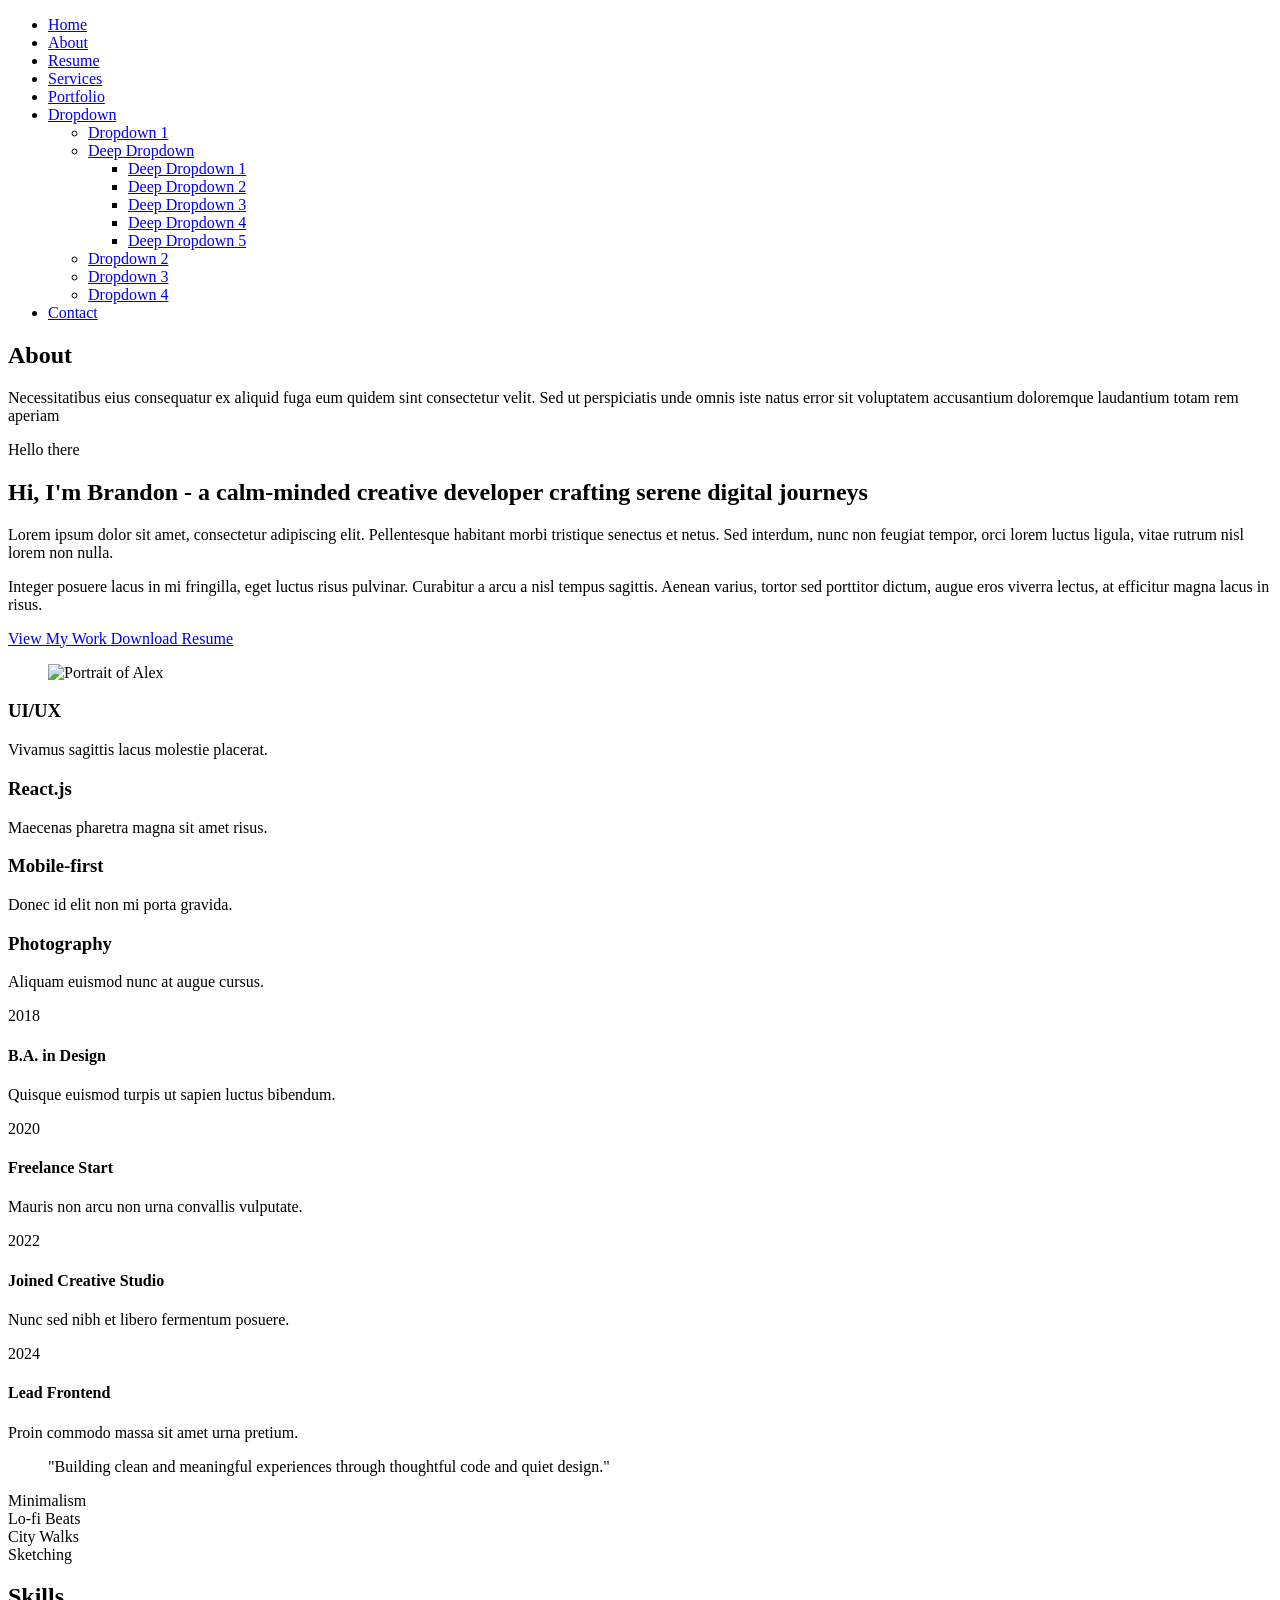
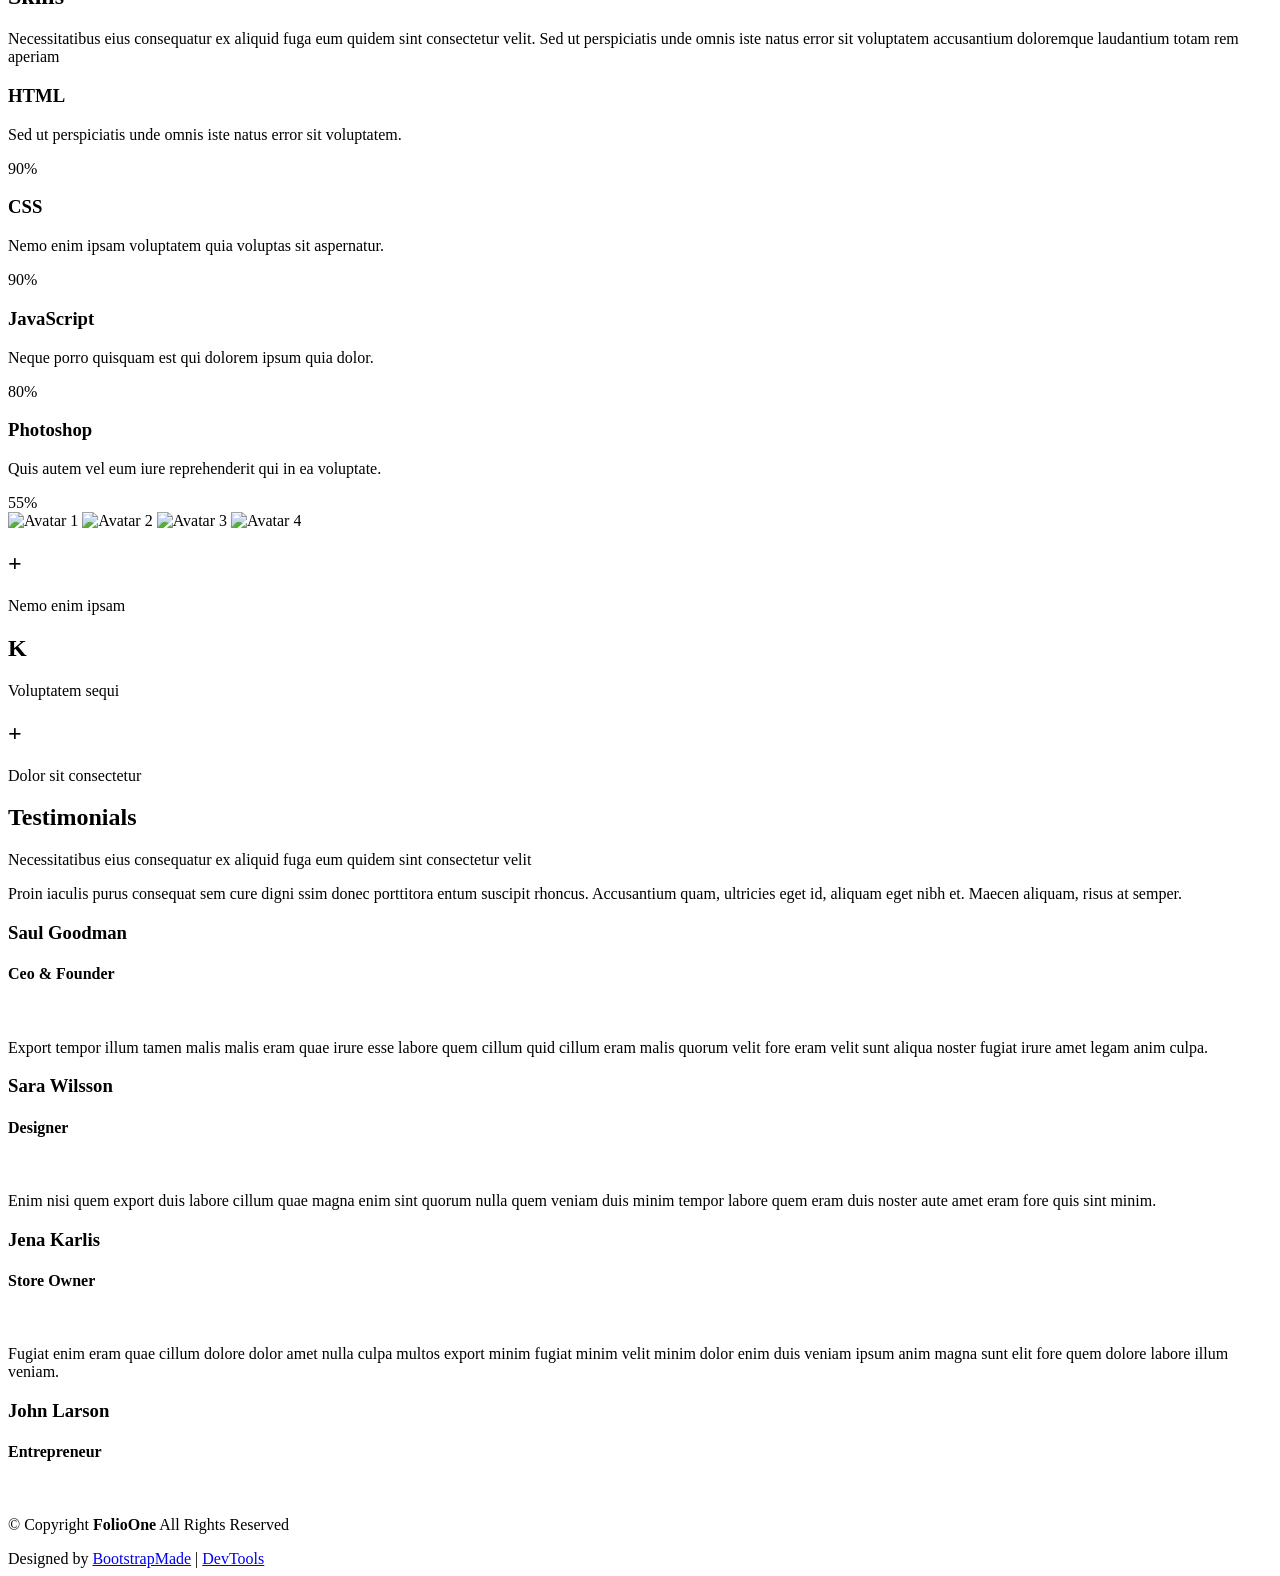
==== about.html @ 046b9fda "Add files via upload" ====
<!DOCTYPE html>
<html lang="en">

<head>
  <meta charset="utf-8">
  <meta content="width=device-width, initial-scale=1.0" name="viewport">
  <title>About - FolioOne Bootstrap Template</title>
  <meta name="description" content="">
  <meta name="keywords" content="">

  <!-- Favicons -->
  <link href="assets/img/favicon.png" rel="icon">
  <link href="assets/img/apple-touch-icon.png" rel="apple-touch-icon">

  <!-- Fonts -->
  <link href="https://fonts.googleapis.com" rel="preconnect">
  <link href="https://fonts.gstatic.com" rel="preconnect" crossorigin>
  <link href="https://fonts.googleapis.com/css2?family=Roboto:ital,wght@0,100;0,300;0,400;0,500;0,700;0,900;1,100;1,300;1,400;1,500;1,700;1,900&family=Poppins:ital,wght@0,100;0,200;0,300;0,400;0,500;0,600;0,700;0,800;0,900;1,100;1,200;1,300;1,400;1,500;1,600;1,700;1,800;1,900&family=Raleway:ital,wght@0,100;0,200;0,300;0,400;0,500;0,600;0,700;0,800;0,900;1,100;1,200;1,300;1,400;1,500;1,600;1,700;1,800;1,900&display=swap" rel="stylesheet">

  <!-- Vendor CSS Files -->
  <link href="assets/vendor/bootstrap/css/bootstrap.min.css" rel="stylesheet">
  <link href="assets/vendor/bootstrap-icons/bootstrap-icons.css" rel="stylesheet">
  <link href="assets/vendor/aos/aos.css" rel="stylesheet">
  <link href="assets/vendor/swiper/swiper-bundle.min.css" rel="stylesheet">
  <link href="assets/vendor/glightbox/css/glightbox.min.css" rel="stylesheet">

  <!-- Main CSS File -->
  <link href="assets/css/main.css" rel="stylesheet">

  <!-- =======================================================
  * Template Name: FolioOne
  * Template URL: https://bootstrapmade.com/folioone-bootstrap-portfolio-website-template/
  * Updated: Aug 23 2025 with Bootstrap v5.3.7
  * Author: BootstrapMade.com
  * License: https://bootstrapmade.com/license/
  ======================================================== -->
</head>

<body class="about-page">

  <header id="header" class="header d-flex align-items-center light-background sticky-top">
    <div class="container position-relative d-flex align-items-center justify-content-between">

      <!-- <a href="index.html" class="logo d-flex align-items-center me-auto me-xl-0">
      <img src="assets/img/logo.webp" alt="">
      <h1 class="sitename">FolioOne</h1> 
    </a> -->

      <nav id="navmenu" class="navmenu">
        <ul>
          <li><a href="index.html">Home</a></li>
          <li><a href="about.html" class="active">About</a></li>
          <li><a href="resume.html">Resume</a></li>
          <li><a href="services.html">Services</a></li>
          <li><a href="portfolio.html">Portfolio</a></li>
          <li class="dropdown"><a href="#"><span>Dropdown</span> <i class="bi bi-chevron-down toggle-dropdown"></i></a>
            <ul>
              <li><a href="#">Dropdown 1</a></li>
              <li class="dropdown"><a href="#"><span>Deep Dropdown</span> <i class="bi bi-chevron-down toggle-dropdown"></i></a>
                <ul>
                  <li><a href="#">Deep Dropdown 1</a></li>
                  <li><a href="#">Deep Dropdown 2</a></li>
                  <li><a href="#">Deep Dropdown 3</a></li>
                  <li><a href="#">Deep Dropdown 4</a></li>
                  <li><a href="#">Deep Dropdown 5</a></li>
                </ul>
              </li>
              <li><a href="#">Dropdown 2</a></li>
              <li><a href="#">Dropdown 3</a></li>
              <li><a href="#">Dropdown 4</a></li>
            </ul>
          </li>
          <li><a href="contact.html">Contact</a></li>
        </ul>
        <i class="mobile-nav-toggle d-xl-none bi bi-list"></i>
      </nav>

      <div class="header-social-links">
        <a href="#" class="twitter"><i class="bi bi-twitter-x"></i></a>
        <a href="#" class="facebook"><i class="bi bi-facebook"></i></a>
        <a href="#" class="instagram"><i class="bi bi-instagram"></i></a>
        <a href="#" class="linkedin"><i class="bi bi-linkedin"></i></a>
      </div>

    </div>
  </header>

  <main class="main">

    <!-- About Section -->
    <section id="about" class="about section">

      <!-- Section Title -->
      <div class="container section-title" data-aos="fade-up">
        <h2>About</h2>
        <p>Necessitatibus eius consequatur ex aliquid fuga eum quidem sint consectetur velit. Sed ut perspiciatis unde omnis iste natus error sit voluptatem accusantium doloremque laudantium totam rem aperiam</p>
      </div><!-- End Section Title -->

      <div class="container" data-aos="fade-up" data-aos-delay="100">

        <!-- Intro + Photo -->
        <div class="row align-items-center justify-content-between gy-5 mb-5">
          <div class="col-lg-7" data-aos="fade-right" data-aos-delay="150">
            <div class="intro-content">
              <span class="eyebrow">Hello there</span>
              <h2 class="headline">Hi, I'm Brandon - a calm-minded creative developer crafting serene digital journeys</h2>
              <p class="lead">
                Lorem ipsum dolor sit amet, consectetur adipiscing elit. Pellentesque habitant morbi tristique senectus et netus. Sed interdum, nunc non feugiat tempor, orci lorem luctus ligula, vitae rutrum nisl lorem non nulla.
              </p>
              <p>
                Integer posuere lacus in mi fringilla, eget luctus risus pulvinar. Curabitur a arcu a nisl tempus sagittis. Aenean varius, tortor sed porttitor dictum, augue eros viverra lectus, at efficitur magna lacus in risus.
              </p>

              <div class="cta-group">
                <a href="#portfolio" class="btn-ghost">
                  View My Work <i class="bi bi-arrow-up-right"></i>
                </a>
                <a href="#" class="link-underline">
                  Download Resume <i class="bi bi-download"></i>
                </a>
              </div>
            </div>
          </div>

          <div class="col-lg-5" data-aos="zoom-in" data-aos-delay="250">
            <figure class="profile-figure text-center text-lg-end">
              <img src="assets/img/profile/profile-square-11.webp" alt="Portrait of Alex" class="img-fluid profile-photo">
            </figure>
          </div>
        </div>
        <!-- End Intro + Photo -->

        <!-- Skills Grid -->
        <div class="mb-5">
          <div class="row g-4">
            <div class="col-6 col-md-4 col-lg-3" data-aos="fade-up" data-aos-delay="120">
              <div class="skill-item">
                <i class="bi bi-layout-text-window"></i>
                <h3>UI/UX</h3>
                <p>Vivamus sagittis lacus molestie placerat.</p>
              </div>
            </div>
            <div class="col-6 col-md-4 col-lg-3" data-aos="fade-up" data-aos-delay="180">
              <div class="skill-item">
                <i class="bi bi-code-slash"></i>
                <h3>React.js</h3>
                <p>Maecenas pharetra magna sit amet risus.</p>
              </div>
            </div>
            <div class="col-6 col-md-4 col-lg-3" data-aos="fade-up" data-aos-delay="240">
              <div class="skill-item">
                <i class="bi bi-phone"></i>
                <h3>Mobile-first</h3>
                <p>Donec id elit non mi porta gravida.</p>
              </div>
            </div>
            <div class="col-6 col-md-4 col-lg-3" data-aos="fade-up" data-aos-delay="300">
              <div class="skill-item">
                <i class="bi bi-camera"></i>
                <h3>Photography</h3>
                <p>Aliquam euismod nunc at augue cursus.</p>
              </div>
            </div>
          </div>
        </div>
        <!-- End Skills Grid -->

        <!-- Journey Timeline -->
        <div class="mb-5">
          <div class="row g-4">
            <div class="col-md-6 col-lg-3" data-aos="fade-up" data-aos-delay="120">
              <article class="timeline-item">
                <span class="dot"></span>
                <time>2018</time>
                <h4>B.A. in Design</h4>
                <p>Quisque euismod turpis ut sapien luctus bibendum.</p>
              </article>
            </div>
            <div class="col-md-6 col-lg-3" data-aos="fade-up" data-aos-delay="180">
              <article class="timeline-item">
                <span class="dot"></span>
                <time>2020</time>
                <h4>Freelance Start</h4>
                <p>Mauris non arcu non urna convallis vulputate.</p>
              </article>
            </div>
            <div class="col-md-6 col-lg-3" data-aos="fade-up" data-aos-delay="240">
              <article class="timeline-item">
                <span class="dot"></span>
                <time>2022</time>
                <h4>Joined Creative Studio</h4>
                <p>Nunc sed nibh et libero fermentum posuere.</p>
              </article>
            </div>
            <div class="col-md-6 col-lg-3" data-aos="fade-up" data-aos-delay="300">
              <article class="timeline-item">
                <span class="dot"></span>
                <time>2024</time>
                <h4>Lead Frontend</h4>
                <p>Proin commodo massa sit amet urna pretium.</p>
              </article>
            </div>
          </div>
        </div>
        <!-- End Journey Timeline -->

        <!-- Quote -->
        <blockquote class="personal-quote text-center mb-5" data-aos="fade-down" data-aos-delay="200">
          <p>"Building clean and meaningful experiences through thoughtful code and quiet design."</p>
        </blockquote>
        <!-- End Quote -->

        <!-- Fun Facts -->
        <div class="row g-3 justify-content-center">
          <div class="col-6 col-md-3 col-lg-2" data-aos="zoom-in" data-aos-delay="120">
            <div class="fact-pill">
              <i class="bi bi-magic"></i>
              <span>Minimalism</span>
            </div>
          </div>
          <div class="col-6 col-md-3 col-lg-2" data-aos="zoom-in" data-aos-delay="160">
            <div class="fact-pill">
              <i class="bi bi-headphones"></i>
              <span>Lo-fi Beats</span>
            </div>
          </div>
          <div class="col-6 col-md-3 col-lg-2" data-aos="zoom-in" data-aos-delay="200">
            <div class="fact-pill">
              <i class="bi bi-geo-alt"></i>
              <span>City Walks</span>
            </div>
          </div>
          <div class="col-6 col-md-3 col-lg-2" data-aos="zoom-in" data-aos-delay="240">
            <div class="fact-pill">
              <i class="bi bi-brush"></i>
              <span>Sketching</span>
            </div>
          </div>
        </div>
        <!-- End Fun Facts -->

      </div>

    </section><!-- /About Section -->

    <!-- Skills Section -->
    <section id="skills" class="skills section">

      <!-- Section Title -->
      <div class="container section-title" data-aos="fade-up">
        <h2>Skills</h2>
        <p>Necessitatibus eius consequatur ex aliquid fuga eum quidem sint consectetur velit. Sed ut perspiciatis unde omnis iste natus error sit voluptatem accusantium doloremque laudantium totam rem aperiam</p>
      </div><!-- End Section Title -->

      <div class="container" data-aos="fade-up" data-aos-delay="100">

        <div class="row g-4 skills-animation">

          <div class="col-md-6 col-lg-3" data-aos="fade-up" data-aos-delay="100">
            <div class="skill-box">
              <h3>HTML</h3>
              <p>Sed ut perspiciatis unde omnis iste natus error sit voluptatem.</p>
              <span class="text-end d-block">90%</span>
              <div class="progress">
                <div class="progress-bar" role="progressbar" aria-valuenow="90" aria-valuemin="0" aria-valuemax="100"></div>
              </div>
            </div>
          </div>

          <div class="col-md-6 col-lg-3" data-aos="fade-up" data-aos-delay="200">
            <div class="skill-box">
              <h3>CSS</h3>
              <p>Nemo enim ipsam voluptatem quia voluptas sit aspernatur.</p>
              <span class="text-end d-block">90%</span>
              <div class="progress">
                <div class="progress-bar" role="progressbar" aria-valuenow="95" aria-valuemin="0" aria-valuemax="100"></div>
              </div>
            </div>
          </div>

          <div class="col-md-6 col-lg-3" data-aos="fade-up" data-aos-delay="300">
            <div class="skill-box">
              <h3>JavaScript</h3>
              <p>Neque porro quisquam est qui dolorem ipsum quia dolor.</p>
              <span class="text-end d-block">80%</span>
              <div class="progress">
                <div class="progress-bar" role="progressbar" aria-valuenow="80" aria-valuemin="0" aria-valuemax="100"></div>
              </div>
            </div>
          </div>

          <div class="col-md-6 col-lg-3" data-aos="fade-up" data-aos-delay="400">
            <div class="skill-box">
              <h3>Photoshop</h3>
              <p>Quis autem vel eum iure reprehenderit qui in ea voluptate.</p>
              <span class="text-end d-block">55%</span>
              <div class="progress">
                <div class="progress-bar" role="progressbar" aria-valuenow="55" aria-valuemin="0" aria-valuemax="100">
                </div>
              </div>
            </div>
          </div>

        </div>

      </div>

    </section><!-- /Skills Section -->

    <!-- Stats Section -->
    <section id="stats" class="stats section dark-background">

      <div class="container" data-aos="fade-up" data-aos-delay="100">

        <div class="row align-items-center">
          <div class="col-lg-4" data-aos="fade-up" data-aos-delay="200">
            <div class="avatars d-flex align-items-center">
              <img src="assets/img/person/person-m-2.webp" alt="Avatar 1" class="rounded-circle" loading="lazy">
              <img src="assets/img/person/person-m-3.webp" alt="Avatar 2" class="rounded-circle" loading="lazy">
              <img src="assets/img/person/person-f-5.webp" alt="Avatar 3" class="rounded-circle" loading="lazy">
              <img src="assets/img/person/person-m-5.webp" alt="Avatar 4" class="rounded-circle" loading="lazy">
            </div>
          </div>

          <div class="col-lg-8">
            <div class="row counters">
              <div class="col-md-4" data-aos="fade-up" data-aos-delay="300">
                <h2><span data-purecounter-start="0" data-purecounter-end="185" data-purecounter-duration="1" class="purecounter"></span>+</h2>
                <p>Nemo enim ipsam</p>
              </div>

              <div class="col-md-4" data-aos="fade-up" data-aos-delay="400">
                <h2><span data-purecounter-start="0" data-purecounter-end="32" data-purecounter-duration="1" class="purecounter"></span>K</h2>
                <p>Voluptatem sequi</p>
              </div>

              <div class="col-md-4" data-aos="fade-up" data-aos-delay="500">
                <h2><span data-purecounter-start="0" data-purecounter-end="128" data-purecounter-duration="1" class="purecounter"></span>+</h2>
                <p>Dolor sit consectetur</p>
              </div>
            </div>
          </div>
        </div>
      </div>

    </section><!-- /Stats Section -->

    <!-- Testimonials Section -->
    <section id="testimonials" class="testimonials section">

      <!-- Section Title -->
      <div class="container section-title" data-aos="fade-up">
        <h2>Testimonials</h2>
        <p>Necessitatibus eius consequatur ex aliquid fuga eum quidem sint consectetur velit</p>
      </div><!-- End Section Title -->

      <div class="container" data-aos="fade-up" data-aos-delay="100">

        <div class="swiper init-swiper">
          <script type="application/json" class="swiper-config">
            {
              "loop": true,
              "speed": 600,
              "autoplay": {
                "delay": 5000
              },
              "slidesPerView": "auto",
              "pagination": {
                "el": ".swiper-pagination",
                "type": "bullets",
                "clickable": true
              }
            }
          </script>
          <div class="swiper-wrapper">

            <div class="swiper-slide">
              <div class="testimonial-item">
                <div class="row gy-4 justify-content-center">
                  <div class="col-lg-6">
                    <div class="testimonial-content">
                      <p>
                        <i class="bi bi-quote quote-icon-left"></i>
                        <span>Proin iaculis purus consequat sem cure digni ssim donec porttitora entum suscipit rhoncus. Accusantium quam, ultricies eget id, aliquam eget nibh et. Maecen aliquam, risus at semper.</span>
                        <i class="bi bi-quote quote-icon-right"></i>
                      </p>
                      <h3>Saul Goodman</h3>
                      <h4>Ceo &amp; Founder</h4>
                      <div class="stars">
                        <i class="bi bi-star-fill"></i><i class="bi bi-star-fill"></i><i class="bi bi-star-fill"></i><i class="bi bi-star-fill"></i><i class="bi bi-star-fill"></i>
                      </div>
                    </div>
                  </div>
                  <div class="col-lg-2 text-center">
                    <img src="assets/img/person/person-m-9.webp" class="img-fluid testimonial-img" alt="">
                  </div>
                </div>
              </div>
            </div><!-- End testimonial item -->

            <div class="swiper-slide">
              <div class="testimonial-item">
                <div class="row gy-4 justify-content-center">
                  <div class="col-lg-6">
                    <div class="testimonial-content">
                      <p>
                        <i class="bi bi-quote quote-icon-left"></i>
                        <span>Export tempor illum tamen malis malis eram quae irure esse labore quem cillum quid cillum eram malis quorum velit fore eram velit sunt aliqua noster fugiat irure amet legam anim culpa.</span>
                        <i class="bi bi-quote quote-icon-right"></i>
                      </p>
                      <h3>Sara Wilsson</h3>
                      <h4>Designer</h4>
                      <div class="stars">
                        <i class="bi bi-star-fill"></i><i class="bi bi-star-fill"></i><i class="bi bi-star-fill"></i><i class="bi bi-star-fill"></i><i class="bi bi-star-fill"></i>
                      </div>
                    </div>
                  </div>
                  <div class="col-lg-2 text-center">
                    <img src="assets/img/person/person-f-5.webp" class="img-fluid testimonial-img" alt="">
                  </div>
                </div>
              </div>
            </div><!-- End testimonial item -->

            <div class="swiper-slide">
              <div class="testimonial-item">
                <div class="row gy-4 justify-content-center">
                  <div class="col-lg-6">
                    <div class="testimonial-content">
                      <p>
                        <i class="bi bi-quote quote-icon-left"></i>
                        <span>Enim nisi quem export duis labore cillum quae magna enim sint quorum nulla quem veniam duis minim tempor labore quem eram duis noster aute amet eram fore quis sint minim.</span>
                        <i class="bi bi-quote quote-icon-right"></i>
                      </p>
                      <h3>Jena Karlis</h3>
                      <h4>Store Owner</h4>
                      <div class="stars">
                        <i class="bi bi-star-fill"></i><i class="bi bi-star-fill"></i><i class="bi bi-star-fill"></i><i class="bi bi-star-fill"></i><i class="bi bi-star-fill"></i>
                      </div>
                    </div>
                  </div>
                  <div class="col-lg-2 text-center">
                    <img src="assets/img/person/person-f-12.webp" class="img-fluid testimonial-img" alt="">
                  </div>
                </div>
              </div>
            </div><!-- End testimonial item -->

            <div class="swiper-slide">
              <div class="testimonial-item">
                <div class="row gy-4 justify-content-center">
                  <div class="col-lg-6">
                    <div class="testimonial-content">
                      <p>
                        <i class="bi bi-quote quote-icon-left"></i>
                        <span>Fugiat enim eram quae cillum dolore dolor amet nulla culpa multos export minim fugiat minim velit minim dolor enim duis veniam ipsum anim magna sunt elit fore quem dolore labore illum veniam.</span>
                        <i class="bi bi-quote quote-icon-right"></i>
                      </p>
                      <h3>John Larson</h3>
                      <h4>Entrepreneur</h4>
                      <div class="stars">
                        <i class="bi bi-star-fill"></i><i class="bi bi-star-fill"></i><i class="bi bi-star-fill"></i><i class="bi bi-star-fill"></i><i class="bi bi-star-fill"></i>
                      </div>
                    </div>
                  </div>
                  <div class="col-lg-2 text-center">
                    <img src="assets/img/person/person-m-12.webp" class="img-fluid testimonial-img" alt="">
                  </div>
                </div>
              </div>
            </div><!-- End testimonial item -->

          </div>
          <div class="swiper-pagination"></div>
        </div>

      </div>

    </section><!-- /Testimonials Section -->

  </main>

  <footer id="footer" class="footer">

    <div class="container">
      <div class="copyright text-center ">
        <p>© <span>Copyright</span> <strong class="px-1 sitename">FolioOne</strong> <span>All Rights Reserved<br></span></p>
      </div>
      <div class="social-links d-flex justify-content-center">
        <a href=""><i class="bi bi-twitter-x"></i></a>
        <a href=""><i class="bi bi-facebook"></i></a>
        <a href=""><i class="bi bi-instagram"></i></a>
        <a href=""><i class="bi bi-linkedin"></i></a>
      </div>
      <div class="credits">
        <!-- All the links in the footer should remain intact. -->
        <!-- You can delete the links only if you've purchased the pro version. -->
        <!-- Licensing information: https://bootstrapmade.com/license/ -->
        <!-- Purchase the pro version with working PHP/AJAX contact form: [buy-url] -->
        Designed by <a href="https://bootstrapmade.com/">BootstrapMade</a> | <a href="https://bootstrapmade.com/tools/">DevTools</a>
      </div>
    </div>

  </footer>

  <!-- Scroll Top -->
  <a href="#" id="scroll-top" class="scroll-top d-flex align-items-center justify-content-center"><i class="bi bi-arrow-up-short"></i></a>

  <!-- Preloader -->
  <div id="preloader"></div>

  <!-- Vendor JS Files -->
  <script src="assets/vendor/bootstrap/js/bootstrap.bundle.min.js"></script>
  <script src="assets/vendor/php-email-form/validate.js"></script>
  <script src="assets/vendor/aos/aos.js"></script>
  <script src="assets/vendor/typed.js/typed.umd.js"></script>
  <script src="assets/vendor/waypoints/noframework.waypoints.js"></script>
  <script src="assets/vendor/purecounter/purecounter_vanilla.js"></script>
  <script src="assets/vendor/swiper/swiper-bundle.min.js"></script>
  <script src="assets/vendor/imagesloaded/imagesloaded.pkgd.min.js"></script>
  <script src="assets/vendor/isotope-layout/isotope.pkgd.min.js"></script>
  <script src="assets/vendor/glightbox/js/glightbox.min.js"></script>

  <!-- Main JS File -->
  <script src="assets/js/main.js"></script>

</body>

</html>
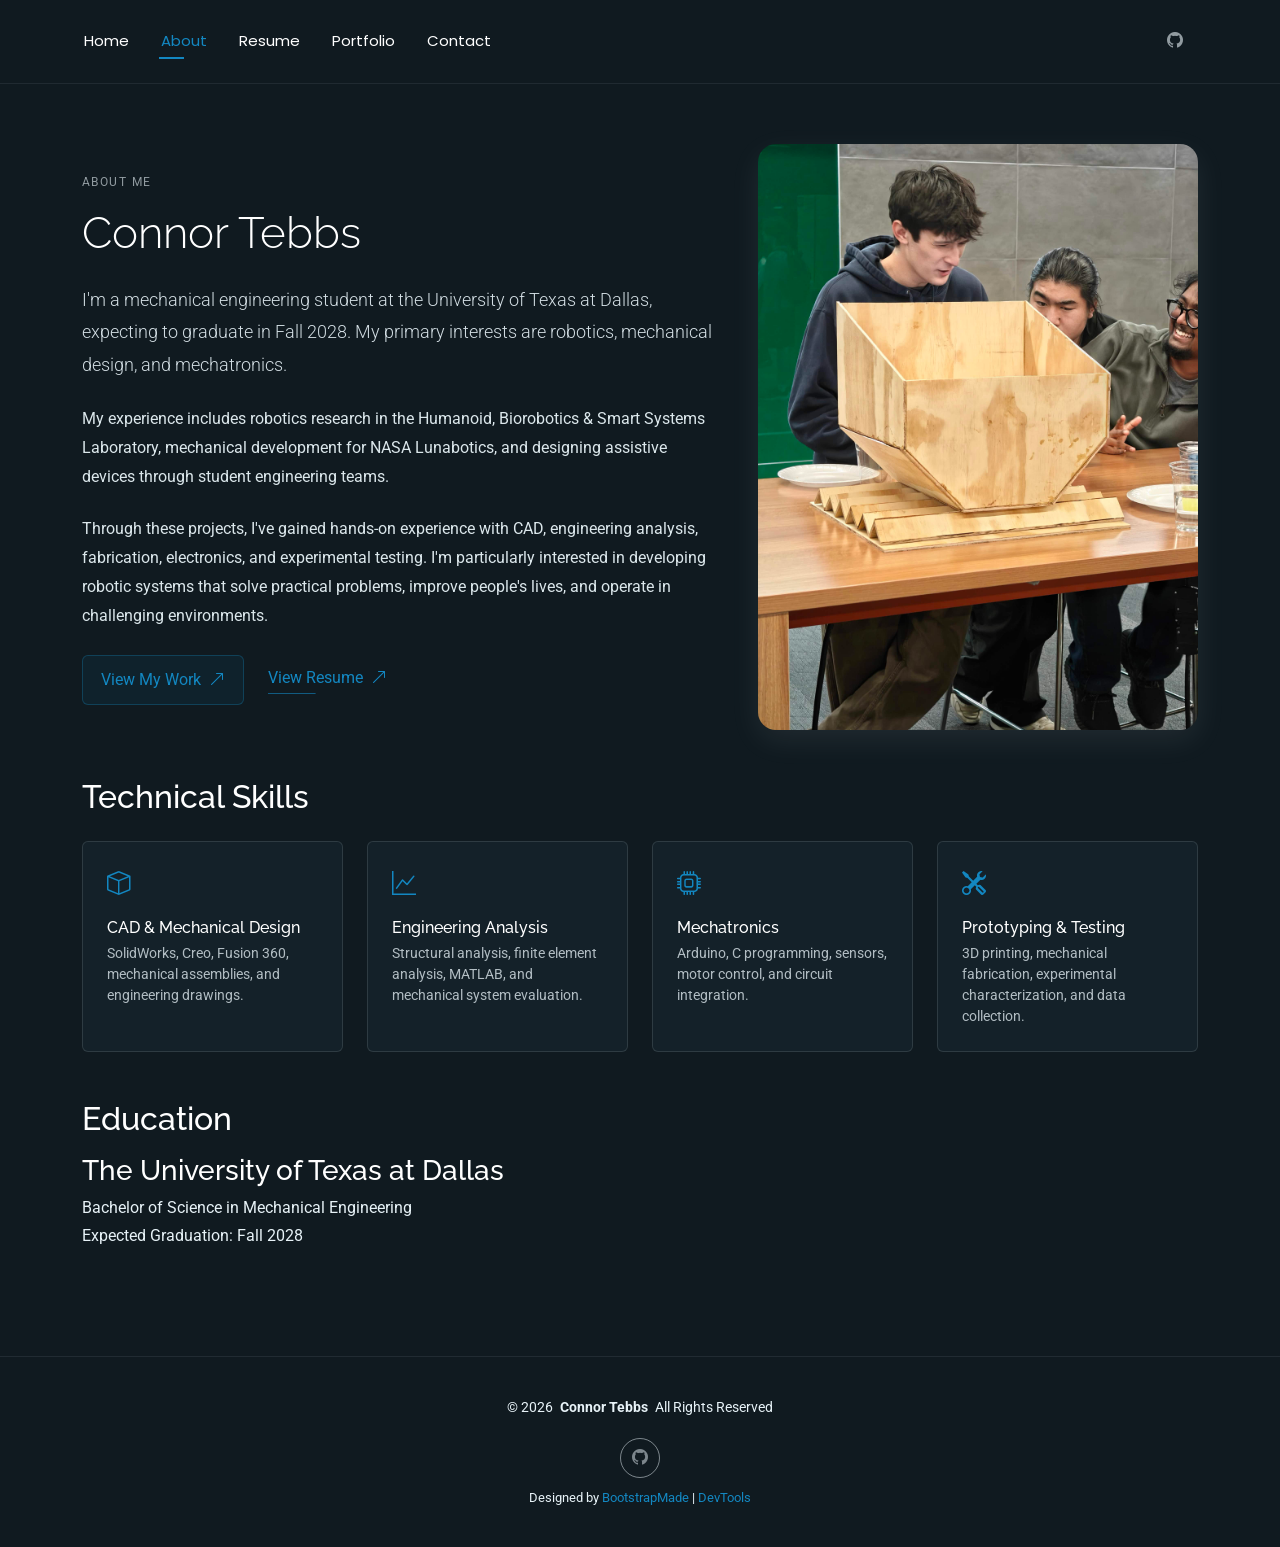
==== commit 36bd7173: "Update about.html" ====
--- a/about.html
+++ b/about.html
@@ -1,85 +1,61 @@
+
 <!DOCTYPE html>
 <html lang="en">
 
 <head>
   <meta charset="utf-8">
   <meta content="width=device-width, initial-scale=1.0" name="viewport">
-  <title>About - FolioOne Bootstrap Template</title>
-  <meta name="description" content="">
-  <meta name="keywords" content="">
-
-  <!-- Favicons -->
+
+  <title>About Me | Connor Tebbs</title>
+  <meta name="description" content="About Connor Tebbs, a mechanical engineering student at the University of Texas at Dallas with experience in robotics, mechanical design, and mechatronics.">
+
   <link href="assets/img/favicon.png" rel="icon">
   <link href="assets/img/apple-touch-icon.png" rel="apple-touch-icon">
 
   <!-- Fonts -->
   <link href="https://fonts.googleapis.com" rel="preconnect">
   <link href="https://fonts.gstatic.com" rel="preconnect" crossorigin>
-  <link href="https://fonts.googleapis.com/css2?family=Roboto:ital,wght@0,100;0,300;0,400;0,500;0,700;0,900;1,100;1,300;1,400;1,500;1,700;1,900&family=Poppins:ital,wght@0,100;0,200;0,300;0,400;0,500;0,600;0,700;0,800;0,900;1,100;1,200;1,300;1,400;1,500;1,600;1,700;1,800;1,900&family=Raleway:ital,wght@0,100;0,200;0,300;0,400;0,500;0,600;0,700;0,800;0,900;1,100;1,200;1,300;1,400;1,500;1,600;1,700;1,800;1,900&display=swap" rel="stylesheet">
-
-  <!-- Vendor CSS Files -->
+  <link href="https://fonts.googleapis.com/css2?family=Roboto:wght@300;400;500;700&family=Poppins:wght@300;400;500;600;700&family=Raleway:wght@300;400;500;600;700&display=swap" rel="stylesheet">
+
+  <!-- Vendor CSS -->
   <link href="assets/vendor/bootstrap/css/bootstrap.min.css" rel="stylesheet">
   <link href="assets/vendor/bootstrap-icons/bootstrap-icons.css" rel="stylesheet">
   <link href="assets/vendor/aos/aos.css" rel="stylesheet">
   <link href="assets/vendor/swiper/swiper-bundle.min.css" rel="stylesheet">
   <link href="assets/vendor/glightbox/css/glightbox.min.css" rel="stylesheet">
 
-  <!-- Main CSS File -->
   <link href="assets/css/main.css" rel="stylesheet">
 
-  <!-- =======================================================
-  * Template Name: FolioOne
-  * Template URL: https://bootstrapmade.com/folioone-bootstrap-portfolio-website-template/
-  * Updated: Aug 23 2025 with Bootstrap v5.3.7
-  * Author: BootstrapMade.com
-  * License: https://bootstrapmade.com/license/
-  ======================================================== -->
+  <!--
+  Template: FolioOne by BootstrapMade
+  License: https://bootstrapmade.com/license/
+  -->
 </head>
 
 <body class="about-page">
 
+  <!-- Header -->
   <header id="header" class="header d-flex align-items-center light-background sticky-top">
     <div class="container position-relative d-flex align-items-center justify-content-between">
-
-      <!-- <a href="index.html" class="logo d-flex align-items-center me-auto me-xl-0">
-      <img src="assets/img/logo.webp" alt="">
-      <h1 class="sitename">FolioOne</h1> 
-    </a> -->
 
       <nav id="navmenu" class="navmenu">
         <ul>
           <li><a href="index.html">Home</a></li>
           <li><a href="about.html" class="active">About</a></li>
           <li><a href="resume.html">Resume</a></li>
-          <li><a href="services.html">Services</a></li>
           <li><a href="portfolio.html">Portfolio</a></li>
-          <li class="dropdown"><a href="#"><span>Dropdown</span> <i class="bi bi-chevron-down toggle-dropdown"></i></a>
-            <ul>
-              <li><a href="#">Dropdown 1</a></li>
-              <li class="dropdown"><a href="#"><span>Deep Dropdown</span> <i class="bi bi-chevron-down toggle-dropdown"></i></a>
-                <ul>
-                  <li><a href="#">Deep Dropdown 1</a></li>
-                  <li><a href="#">Deep Dropdown 2</a></li>
-                  <li><a href="#">Deep Dropdown 3</a></li>
-                  <li><a href="#">Deep Dropdown 4</a></li>
-                  <li><a href="#">Deep Dropdown 5</a></li>
-                </ul>
-              </li>
-              <li><a href="#">Dropdown 2</a></li>
-              <li><a href="#">Dropdown 3</a></li>
-              <li><a href="#">Dropdown 4</a></li>
-            </ul>
-          </li>
           <li><a href="contact.html">Contact</a></li>
         </ul>
         <i class="mobile-nav-toggle d-xl-none bi bi-list"></i>
       </nav>
 
       <div class="header-social-links">
-        <a href="#" class="twitter"><i class="bi bi-twitter-x"></i></a>
-        <a href="#" class="facebook"><i class="bi bi-facebook"></i></a>
-        <a href="#" class="instagram"><i class="bi bi-instagram"></i></a>
-        <a href="#" class="linkedin"><i class="bi bi-linkedin"></i></a>
+        <a href="https://github.com/connortebbs"
+           target="_blank"
+           rel="noopener noreferrer"
+           aria-label="GitHub">
+          <i class="bi bi-github"></i>
+        </a>
       </div>
 
     </div>
@@ -90,428 +66,231 @@
     <!-- About Section -->
     <section id="about" class="about section">
 
-      <!-- Section Title -->
-      <div class="container section-title" data-aos="fade-up">
-        <h2>About</h2>
-        <p>Necessitatibus eius consequatur ex aliquid fuga eum quidem sint consectetur velit. Sed ut perspiciatis unde omnis iste natus error sit voluptatem accusantium doloremque laudantium totam rem aperiam</p>
-      </div><!-- End Section Title -->
-
       <div class="container" data-aos="fade-up" data-aos-delay="100">
 
-        <!-- Intro + Photo -->
+        <!-- Introduction and Photo -->
         <div class="row align-items-center justify-content-between gy-5 mb-5">
+
           <div class="col-lg-7" data-aos="fade-right" data-aos-delay="150">
+
             <div class="intro-content">
-              <span class="eyebrow">Hello there</span>
-              <h2 class="headline">Hi, I'm Brandon - a calm-minded creative developer crafting serene digital journeys</h2>
+
+              <span class="eyebrow">About Me</span>
+
+              <h2 class="headline">
+                Connor Tebbs
+              </h2>
+
               <p class="lead">
-                Lorem ipsum dolor sit amet, consectetur adipiscing elit. Pellentesque habitant morbi tristique senectus et netus. Sed interdum, nunc non feugiat tempor, orci lorem luctus ligula, vitae rutrum nisl lorem non nulla.
+                I'm a mechanical engineering student at the
+                University of Texas at Dallas, expecting to
+                graduate in Fall 2028. My primary interests
+                are robotics, mechanical design, and mechatronics.
               </p>
+
               <p>
-                Integer posuere lacus in mi fringilla, eget luctus risus pulvinar. Curabitur a arcu a nisl tempus sagittis. Aenean varius, tortor sed porttitor dictum, augue eros viverra lectus, at efficitur magna lacus in risus.
+                My experience includes robotics research in the
+                Humanoid, Biorobotics &amp; Smart Systems Laboratory,
+                mechanical development for NASA Lunabotics, and
+                designing assistive devices through student
+                engineering teams.
               </p>
 
+              <p>
+                Through these projects, I've gained hands-on
+                experience with CAD, engineering analysis,
+                fabrication, electronics, and experimental testing.
+                I'm particularly interested in developing robotic
+                systems that solve practical problems, improve
+                people's lives, and operate in challenging
+                environments.
+              </p>
+
               <div class="cta-group">
-                <a href="#portfolio" class="btn-ghost">
-                  View My Work <i class="bi bi-arrow-up-right"></i>
+
+                <a href="portfolio.html" class="btn-ghost">
+                  View My Work
+                  <i class="bi bi-arrow-up-right"></i>
                 </a>
-                <a href="#" class="link-underline">
-                  Download Resume <i class="bi bi-download"></i>
+
+                <a href="resume.html" class="link-underline">
+                  View Resume
+                  <i class="bi bi-arrow-up-right"></i>
                 </a>
-              </div>
+
+              </div>
+
             </div>
           </div>
 
-          <div class="col-lg-5" data-aos="zoom-in" data-aos-delay="250">
+          <!-- Your Photo -->
+          <div class="col-lg-5"
+               data-aos="zoom-in"
+               data-aos-delay="250">
+
             <figure class="profile-figure text-center text-lg-end">
-              <img src="assets/img/profile/profile-square-11.webp" alt="Portrait of Alex" class="img-fluid profile-photo">
+
+              <img
+                src="assets/img/signal-2025-11-20-202556_004.jpg"
+                alt="Connor Tebbs discussing an engineering prototype with teammates"
+                class="img-fluid profile-photo"
+                style="width: 100%; height: auto; object-fit: contain;"
+              >
+
             </figure>
+
           </div>
+
         </div>
-        <!-- End Intro + Photo -->
-
-        <!-- Skills Grid -->
+
+        <!-- Technical Skills -->
         <div class="mb-5">
+
+          <h2 class="mb-4">Technical Skills</h2>
+
           <div class="row g-4">
-            <div class="col-6 col-md-4 col-lg-3" data-aos="fade-up" data-aos-delay="120">
+
+            <div class="col-md-6 col-lg-3"
+                 data-aos="fade-up"
+                 data-aos-delay="100">
+
               <div class="skill-item">
-                <i class="bi bi-layout-text-window"></i>
-                <h3>UI/UX</h3>
-                <p>Vivamus sagittis lacus molestie placerat.</p>
-              </div>
-            </div>
-            <div class="col-6 col-md-4 col-lg-3" data-aos="fade-up" data-aos-delay="180">
+                <i class="bi bi-box"></i>
+                <h3>CAD &amp; Mechanical Design</h3>
+                <p>
+                  SolidWorks, Creo, Fusion 360,
+                  mechanical assemblies, and
+                  engineering drawings.
+                </p>
+              </div>
+
+            </div>
+
+            <div class="col-md-6 col-lg-3"
+                 data-aos="fade-up"
+                 data-aos-delay="150">
+
               <div class="skill-item">
-                <i class="bi bi-code-slash"></i>
-                <h3>React.js</h3>
-                <p>Maecenas pharetra magna sit amet risus.</p>
-              </div>
-            </div>
-            <div class="col-6 col-md-4 col-lg-3" data-aos="fade-up" data-aos-delay="240">
+                <i class="bi bi-graph-up"></i>
+                <h3>Engineering Analysis</h3>
+                <p>
+                  Structural analysis, finite element
+                  analysis, MATLAB, and mechanical
+                  system evaluation.
+                </p>
+              </div>
+
+            </div>
+
+            <div class="col-md-6 col-lg-3"
+                 data-aos="fade-up"
+                 data-aos-delay="200">
+
               <div class="skill-item">
-                <i class="bi bi-phone"></i>
-                <h3>Mobile-first</h3>
-                <p>Donec id elit non mi porta gravida.</p>
-              </div>
-            </div>
-            <div class="col-6 col-md-4 col-lg-3" data-aos="fade-up" data-aos-delay="300">
+                <i class="bi bi-cpu"></i>
+                <h3>Mechatronics</h3>
+                <p>
+                  Arduino, C programming, sensors,
+                  motor control, and circuit
+                  integration.
+                </p>
+              </div>
+
+            </div>
+
+            <div class="col-md-6 col-lg-3"
+                 data-aos="fade-up"
+                 data-aos-delay="250">
+
               <div class="skill-item">
-                <i class="bi bi-camera"></i>
-                <h3>Photography</h3>
-                <p>Aliquam euismod nunc at augue cursus.</p>
-              </div>
-            </div>
+                <i class="bi bi-tools"></i>
+                <h3>Prototyping &amp; Testing</h3>
+                <p>
+                  3D printing, mechanical fabrication,
+                  experimental characterization,
+                  and data collection.
+                </p>
+              </div>
+
+            </div>
+
           </div>
+
         </div>
-        <!-- End Skills Grid -->
-
-        <!-- Journey Timeline -->
-        <div class="mb-5">
-          <div class="row g-4">
-            <div class="col-md-6 col-lg-3" data-aos="fade-up" data-aos-delay="120">
-              <article class="timeline-item">
-                <span class="dot"></span>
-                <time>2018</time>
-                <h4>B.A. in Design</h4>
-                <p>Quisque euismod turpis ut sapien luctus bibendum.</p>
-              </article>
-            </div>
-            <div class="col-md-6 col-lg-3" data-aos="fade-up" data-aos-delay="180">
-              <article class="timeline-item">
-                <span class="dot"></span>
-                <time>2020</time>
-                <h4>Freelance Start</h4>
-                <p>Mauris non arcu non urna convallis vulputate.</p>
-              </article>
-            </div>
-            <div class="col-md-6 col-lg-3" data-aos="fade-up" data-aos-delay="240">
-              <article class="timeline-item">
-                <span class="dot"></span>
-                <time>2022</time>
-                <h4>Joined Creative Studio</h4>
-                <p>Nunc sed nibh et libero fermentum posuere.</p>
-              </article>
-            </div>
-            <div class="col-md-6 col-lg-3" data-aos="fade-up" data-aos-delay="300">
-              <article class="timeline-item">
-                <span class="dot"></span>
-                <time>2024</time>
-                <h4>Lead Frontend</h4>
-                <p>Proin commodo massa sit amet urna pretium.</p>
-              </article>
-            </div>
-          </div>
+
+        <!-- Education -->
+        <div class="mb-5" data-aos="fade-up">
+
+          <h2 class="mb-3">Education</h2>
+
+          <h3 class="mb-2">
+            The University of Texas at Dallas
+          </h3>
+
+          <p class="mb-1">
+            Bachelor of Science in Mechanical Engineering
+          </p>
+
+          <p>
+            Expected Graduation: Fall 2028
+          </p>
+
         </div>
-        <!-- End Journey Timeline -->
-
-        <!-- Quote -->
-        <blockquote class="personal-quote text-center mb-5" data-aos="fade-down" data-aos-delay="200">
-          <p>"Building clean and meaningful experiences through thoughtful code and quiet design."</p>
-        </blockquote>
-        <!-- End Quote -->
-
-        <!-- Fun Facts -->
-        <div class="row g-3 justify-content-center">
-          <div class="col-6 col-md-3 col-lg-2" data-aos="zoom-in" data-aos-delay="120">
-            <div class="fact-pill">
-              <i class="bi bi-magic"></i>
-              <span>Minimalism</span>
-            </div>
-          </div>
-          <div class="col-6 col-md-3 col-lg-2" data-aos="zoom-in" data-aos-delay="160">
-            <div class="fact-pill">
-              <i class="bi bi-headphones"></i>
-              <span>Lo-fi Beats</span>
-            </div>
-          </div>
-          <div class="col-6 col-md-3 col-lg-2" data-aos="zoom-in" data-aos-delay="200">
-            <div class="fact-pill">
-              <i class="bi bi-geo-alt"></i>
-              <span>City Walks</span>
-            </div>
-          </div>
-          <div class="col-6 col-md-3 col-lg-2" data-aos="zoom-in" data-aos-delay="240">
-            <div class="fact-pill">
-              <i class="bi bi-brush"></i>
-              <span>Sketching</span>
-            </div>
-          </div>
-        </div>
-        <!-- End Fun Facts -->
-
-      </div>
-
-    </section><!-- /About Section -->
-
-    <!-- Skills Section -->
-    <section id="skills" class="skills section">
-
-      <!-- Section Title -->
-      <div class="container section-title" data-aos="fade-up">
-        <h2>Skills</h2>
-        <p>Necessitatibus eius consequatur ex aliquid fuga eum quidem sint consectetur velit. Sed ut perspiciatis unde omnis iste natus error sit voluptatem accusantium doloremque laudantium totam rem aperiam</p>
-      </div><!-- End Section Title -->
-
-      <div class="container" data-aos="fade-up" data-aos-delay="100">
-
-        <div class="row g-4 skills-animation">
-
-          <div class="col-md-6 col-lg-3" data-aos="fade-up" data-aos-delay="100">
-            <div class="skill-box">
-              <h3>HTML</h3>
-              <p>Sed ut perspiciatis unde omnis iste natus error sit voluptatem.</p>
-              <span class="text-end d-block">90%</span>
-              <div class="progress">
-                <div class="progress-bar" role="progressbar" aria-valuenow="90" aria-valuemin="0" aria-valuemax="100"></div>
-              </div>
-            </div>
-          </div>
-
-          <div class="col-md-6 col-lg-3" data-aos="fade-up" data-aos-delay="200">
-            <div class="skill-box">
-              <h3>CSS</h3>
-              <p>Nemo enim ipsam voluptatem quia voluptas sit aspernatur.</p>
-              <span class="text-end d-block">90%</span>
-              <div class="progress">
-                <div class="progress-bar" role="progressbar" aria-valuenow="95" aria-valuemin="0" aria-valuemax="100"></div>
-              </div>
-            </div>
-          </div>
-
-          <div class="col-md-6 col-lg-3" data-aos="fade-up" data-aos-delay="300">
-            <div class="skill-box">
-              <h3>JavaScript</h3>
-              <p>Neque porro quisquam est qui dolorem ipsum quia dolor.</p>
-              <span class="text-end d-block">80%</span>
-              <div class="progress">
-                <div class="progress-bar" role="progressbar" aria-valuenow="80" aria-valuemin="0" aria-valuemax="100"></div>
-              </div>
-            </div>
-          </div>
-
-          <div class="col-md-6 col-lg-3" data-aos="fade-up" data-aos-delay="400">
-            <div class="skill-box">
-              <h3>Photoshop</h3>
-              <p>Quis autem vel eum iure reprehenderit qui in ea voluptate.</p>
-              <span class="text-end d-block">55%</span>
-              <div class="progress">
-                <div class="progress-bar" role="progressbar" aria-valuenow="55" aria-valuemin="0" aria-valuemax="100">
-                </div>
-              </div>
-            </div>
-          </div>
-
-        </div>
-
-      </div>
-
-    </section><!-- /Skills Section -->
-
-    <!-- Stats Section -->
-    <section id="stats" class="stats section dark-background">
-
-      <div class="container" data-aos="fade-up" data-aos-delay="100">
-
-        <div class="row align-items-center">
-          <div class="col-lg-4" data-aos="fade-up" data-aos-delay="200">
-            <div class="avatars d-flex align-items-center">
-              <img src="assets/img/person/person-m-2.webp" alt="Avatar 1" class="rounded-circle" loading="lazy">
-              <img src="assets/img/person/person-m-3.webp" alt="Avatar 2" class="rounded-circle" loading="lazy">
-              <img src="assets/img/person/person-f-5.webp" alt="Avatar 3" class="rounded-circle" loading="lazy">
-              <img src="assets/img/person/person-m-5.webp" alt="Avatar 4" class="rounded-circle" loading="lazy">
-            </div>
-          </div>
-
-          <div class="col-lg-8">
-            <div class="row counters">
-              <div class="col-md-4" data-aos="fade-up" data-aos-delay="300">
-                <h2><span data-purecounter-start="0" data-purecounter-end="185" data-purecounter-duration="1" class="purecounter"></span>+</h2>
-                <p>Nemo enim ipsam</p>
-              </div>
-
-              <div class="col-md-4" data-aos="fade-up" data-aos-delay="400">
-                <h2><span data-purecounter-start="0" data-purecounter-end="32" data-purecounter-duration="1" class="purecounter"></span>K</h2>
-                <p>Voluptatem sequi</p>
-              </div>
-
-              <div class="col-md-4" data-aos="fade-up" data-aos-delay="500">
-                <h2><span data-purecounter-start="0" data-purecounter-end="128" data-purecounter-duration="1" class="purecounter"></span>+</h2>
-                <p>Dolor sit consectetur</p>
-              </div>
-            </div>
-          </div>
-        </div>
-      </div>
-
-    </section><!-- /Stats Section -->
-
-    <!-- Testimonials Section -->
-    <section id="testimonials" class="testimonials section">
-
-      <!-- Section Title -->
-      <div class="container section-title" data-aos="fade-up">
-        <h2>Testimonials</h2>
-        <p>Necessitatibus eius consequatur ex aliquid fuga eum quidem sint consectetur velit</p>
-      </div><!-- End Section Title -->
-
-      <div class="container" data-aos="fade-up" data-aos-delay="100">
-
-        <div class="swiper init-swiper">
-          <script type="application/json" class="swiper-config">
-            {
-              "loop": true,
-              "speed": 600,
-              "autoplay": {
-                "delay": 5000
-              },
-              "slidesPerView": "auto",
-              "pagination": {
-                "el": ".swiper-pagination",
-                "type": "bullets",
-                "clickable": true
-              }
-            }
-          </script>
-          <div class="swiper-wrapper">
-
-            <div class="swiper-slide">
-              <div class="testimonial-item">
-                <div class="row gy-4 justify-content-center">
-                  <div class="col-lg-6">
-                    <div class="testimonial-content">
-                      <p>
-                        <i class="bi bi-quote quote-icon-left"></i>
-                        <span>Proin iaculis purus consequat sem cure digni ssim donec porttitora entum suscipit rhoncus. Accusantium quam, ultricies eget id, aliquam eget nibh et. Maecen aliquam, risus at semper.</span>
-                        <i class="bi bi-quote quote-icon-right"></i>
-                      </p>
-                      <h3>Saul Goodman</h3>
-                      <h4>Ceo &amp; Founder</h4>
-                      <div class="stars">
-                        <i class="bi bi-star-fill"></i><i class="bi bi-star-fill"></i><i class="bi bi-star-fill"></i><i class="bi bi-star-fill"></i><i class="bi bi-star-fill"></i>
-                      </div>
-                    </div>
-                  </div>
-                  <div class="col-lg-2 text-center">
-                    <img src="assets/img/person/person-m-9.webp" class="img-fluid testimonial-img" alt="">
-                  </div>
-                </div>
-              </div>
-            </div><!-- End testimonial item -->
-
-            <div class="swiper-slide">
-              <div class="testimonial-item">
-                <div class="row gy-4 justify-content-center">
-                  <div class="col-lg-6">
-                    <div class="testimonial-content">
-                      <p>
-                        <i class="bi bi-quote quote-icon-left"></i>
-                        <span>Export tempor illum tamen malis malis eram quae irure esse labore quem cillum quid cillum eram malis quorum velit fore eram velit sunt aliqua noster fugiat irure amet legam anim culpa.</span>
-                        <i class="bi bi-quote quote-icon-right"></i>
-                      </p>
-                      <h3>Sara Wilsson</h3>
-                      <h4>Designer</h4>
-                      <div class="stars">
-                        <i class="bi bi-star-fill"></i><i class="bi bi-star-fill"></i><i class="bi bi-star-fill"></i><i class="bi bi-star-fill"></i><i class="bi bi-star-fill"></i>
-                      </div>
-                    </div>
-                  </div>
-                  <div class="col-lg-2 text-center">
-                    <img src="assets/img/person/person-f-5.webp" class="img-fluid testimonial-img" alt="">
-                  </div>
-                </div>
-              </div>
-            </div><!-- End testimonial item -->
-
-            <div class="swiper-slide">
-              <div class="testimonial-item">
-                <div class="row gy-4 justify-content-center">
-                  <div class="col-lg-6">
-                    <div class="testimonial-content">
-                      <p>
-                        <i class="bi bi-quote quote-icon-left"></i>
-                        <span>Enim nisi quem export duis labore cillum quae magna enim sint quorum nulla quem veniam duis minim tempor labore quem eram duis noster aute amet eram fore quis sint minim.</span>
-                        <i class="bi bi-quote quote-icon-right"></i>
-                      </p>
-                      <h3>Jena Karlis</h3>
-                      <h4>Store Owner</h4>
-                      <div class="stars">
-                        <i class="bi bi-star-fill"></i><i class="bi bi-star-fill"></i><i class="bi bi-star-fill"></i><i class="bi bi-star-fill"></i><i class="bi bi-star-fill"></i>
-                      </div>
-                    </div>
-                  </div>
-                  <div class="col-lg-2 text-center">
-                    <img src="assets/img/person/person-f-12.webp" class="img-fluid testimonial-img" alt="">
-                  </div>
-                </div>
-              </div>
-            </div><!-- End testimonial item -->
-
-            <div class="swiper-slide">
-              <div class="testimonial-item">
-                <div class="row gy-4 justify-content-center">
-                  <div class="col-lg-6">
-                    <div class="testimonial-content">
-                      <p>
-                        <i class="bi bi-quote quote-icon-left"></i>
-                        <span>Fugiat enim eram quae cillum dolore dolor amet nulla culpa multos export minim fugiat minim velit minim dolor enim duis veniam ipsum anim magna sunt elit fore quem dolore labore illum veniam.</span>
-                        <i class="bi bi-quote quote-icon-right"></i>
-                      </p>
-                      <h3>John Larson</h3>
-                      <h4>Entrepreneur</h4>
-                      <div class="stars">
-                        <i class="bi bi-star-fill"></i><i class="bi bi-star-fill"></i><i class="bi bi-star-fill"></i><i class="bi bi-star-fill"></i><i class="bi bi-star-fill"></i>
-                      </div>
-                    </div>
-                  </div>
-                  <div class="col-lg-2 text-center">
-                    <img src="assets/img/person/person-m-12.webp" class="img-fluid testimonial-img" alt="">
-                  </div>
-                </div>
-              </div>
-            </div><!-- End testimonial item -->
-
-          </div>
-          <div class="swiper-pagination"></div>
-        </div>
-
-      </div>
-
-    </section><!-- /Testimonials Section -->
+
+      </div>
+
+    </section>
+    <!-- End About Section -->
 
   </main>
 
+  <!-- Footer -->
   <footer id="footer" class="footer">
 
     <div class="container">
-      <div class="copyright text-center ">
-        <p>© <span>Copyright</span> <strong class="px-1 sitename">FolioOne</strong> <span>All Rights Reserved<br></span></p>
-      </div>
+
+      <div class="copyright text-center">
+        <p>
+          © <span>2026</span>
+          <strong class="px-1 sitename">Connor Tebbs</strong>
+          <span>All Rights Reserved</span>
+        </p>
+      </div>
+
       <div class="social-links d-flex justify-content-center">
-        <a href=""><i class="bi bi-twitter-x"></i></a>
-        <a href=""><i class="bi bi-facebook"></i></a>
-        <a href=""><i class="bi bi-instagram"></i></a>
-        <a href=""><i class="bi bi-linkedin"></i></a>
-      </div>
+
+        <a href="https://github.com/connortebbs"
+           target="_blank"
+           rel="noopener noreferrer"
+           aria-label="GitHub">
+          <i class="bi bi-github"></i>
+        </a>
+
+      </div>
+
+      <!-- Required template attribution -->
       <div class="credits">
-        <!-- All the links in the footer should remain intact. -->
-        <!-- You can delete the links only if you've purchased the pro version. -->
-        <!-- Licensing information: https://bootstrapmade.com/license/ -->
-        <!-- Purchase the pro version with working PHP/AJAX contact form: [buy-url] -->
-        Designed by <a href="https://bootstrapmade.com/">BootstrapMade</a> | <a href="https://bootstrapmade.com/tools/">DevTools</a>
-      </div>
+        Designed by
+        <a href="https://bootstrapmade.com/">BootstrapMade</a>
+        |
+        <a href="https://bootstrapmade.com/tools/">DevTools</a>
+      </div>
+
     </div>
 
   </footer>
 
   <!-- Scroll Top -->
-  <a href="#" id="scroll-top" class="scroll-top d-flex align-items-center justify-content-center"><i class="bi bi-arrow-up-short"></i></a>
-
-  <!-- Preloader -->
+  <a href="#"
+     id="scroll-top"
+     class="scroll-top d-flex align-items-center justify-content-center">
+    <i class="bi bi-arrow-up-short"></i>
+  </a>
+
   <div id="preloader"></div>
 
-  <!-- Vendor JS Files -->
+  <!-- Vendor JavaScript -->
   <script src="assets/vendor/bootstrap/js/bootstrap.bundle.min.js"></script>
-  <script src="assets/vendor/php-email-form/validate.js"></script>
   <script src="assets/vendor/aos/aos.js"></script>
   <script src="assets/vendor/typed.js/typed.umd.js"></script>
   <script src="assets/vendor/waypoints/noframework.waypoints.js"></script>
@@ -521,9 +300,7 @@
   <script src="assets/vendor/isotope-layout/isotope.pkgd.min.js"></script>
   <script src="assets/vendor/glightbox/js/glightbox.min.js"></script>
 
-  <!-- Main JS File -->
   <script src="assets/js/main.js"></script>
 
 </body>
-
-</html>+</html>
--- a/assets/css/main.css
+++ b/assets/css/main.css
@@ -0,0 +1,2855 @@
+/**
+* Template Name: FolioOne
+* Template URL: https://bootstrapmade.com/folioone-bootstrap-portfolio-website-template/
+* Updated: Aug 23 2025 with Bootstrap v5.3.7
+* Author: BootstrapMade.com
+* License: https://bootstrapmade.com/license/
+*/
+
+/*--------------------------------------------------------------
+# Font & Color Variables
+# Help: https://bootstrapmade.com/color-system/
+--------------------------------------------------------------*/
+/* Fonts */
+:root {
+  --default-font: "Roboto",  system-ui, -apple-system, "Segoe UI", Roboto, "Helvetica Neue", Arial, "Noto Sans", "Liberation Sans", sans-serif, "Apple Color Emoji", "Segoe UI Emoji", "Segoe UI Symbol", "Noto Color Emoji";
+  --heading-font: "Raleway",  sans-serif;
+  --nav-font: "Poppins",  sans-serif;
+}
+
+/* Global Colors - The following color variables are used throughout the website. Updating them here will change the color scheme of the entire website */
+:root { 
+  --background-color: #101a20; /* Background color for the entire website, including individual sections */
+  --default-color: #e7f2f7; /* Default color used for the majority of the text content across the entire website */
+  --heading-color: #ffffff; /* Color for headings, subheadings and title throughout the website */
+  --accent-color: #1387c1; /* Accent color that represents your brand on the website. It's used for buttons, links, and other elements that need to stand out */
+  --surface-color: #141f26; /* The surface color is used as a background of boxed elements within sections, such as cards, icon boxes, or other elements that require a visual separation from the global background. */
+  --contrast-color: #ffffff; /* Contrast color for text, ensuring readability against backgrounds of accent, heading, or default colors. */
+}
+
+/* Nav Menu Colors - The following color variables are used specifically for the navigation menu. They are separate from the global colors to allow for more customization options */
+:root {
+  --nav-color: #ffffff;  /* The default color of the main navmenu links */
+  --nav-hover-color: #1387c1; /* Applied to main navmenu links when they are hovered over or active */
+  --nav-mobile-background-color: #213642; /* Used as the background color for mobile navigation menu */
+  --nav-dropdown-background-color: #051117; /* Used as the background color for dropdown items that appear when hovering over primary navigation items */
+  --nav-dropdown-color: #e7f2f7; /* Used for navigation links of the dropdown items in the navigation menu. */
+  --nav-dropdown-hover-color: #1387c1; /* Similar to --nav-hover-color, this color is applied to dropdown navigation links when they are hovered over. */
+}
+
+/* Color Presets - These classes override global colors when applied to any section or element, providing reuse of the sam color scheme. */
+
+.light-background {
+  --background-color: #142027;
+  --surface-color: #325264;
+}
+
+.dark-background {
+  --background-color: #0b1419;
+  --default-color: #ffffff;
+  --heading-color: #ffffff;
+  --surface-color: #252525;
+  --contrast-color: #ffffff;
+}
+
+/* Smooth scroll */
+:root {
+  scroll-behavior: smooth;
+}
+
+/*--------------------------------------------------------------
+# General Styling & Shared Classes
+--------------------------------------------------------------*/
+body {
+  color: var(--default-color);
+  background-color: var(--background-color);
+  font-family: var(--default-font);
+}
+
+a {
+  color: var(--accent-color);
+  text-decoration: none;
+  transition: 0.3s;
+}
+
+a:hover {
+  color: color-mix(in srgb, var(--accent-color), transparent 25%);
+  text-decoration: none;
+}
+
+h1,
+h2,
+h3,
+h4,
+h5,
+h6 {
+  color: var(--heading-color);
+  font-family: var(--heading-font);
+}
+
+/* PHP Email Form Messages
+------------------------------*/
+.php-email-form .error-message {
+  display: none;
+  background: #df1529;
+  color: #ffffff;
+  text-align: left;
+  padding: 15px;
+  margin-bottom: 24px;
+  font-weight: 600;
+}
+
+.php-email-form .sent-message {
+  display: none;
+  color: #ffffff;
+  background: #059652;
+  text-align: center;
+  padding: 15px;
+  margin-bottom: 24px;
+  font-weight: 600;
+}
+
+.php-email-form .loading {
+  display: none;
+  background: var(--surface-color);
+  text-align: center;
+  padding: 15px;
+  margin-bottom: 24px;
+}
+
+.php-email-form .loading:before {
+  content: "";
+  display: inline-block;
+  border-radius: 50%;
+  width: 24px;
+  height: 24px;
+  margin: 0 10px -6px 0;
+  border: 3px solid var(--accent-color);
+  border-top-color: var(--surface-color);
+  animation: php-email-form-loading 1s linear infinite;
+}
+
+@keyframes php-email-form-loading {
+  0% {
+    transform: rotate(0deg);
+  }
+
+  100% {
+    transform: rotate(360deg);
+  }
+}
+
+/*--------------------------------------------------------------
+# Global Header
+--------------------------------------------------------------*/
+.header {
+  --background-color: rgba(255, 255, 255, 0);
+  color: var(--default-color);
+  background-color: var(--background-color);
+  padding: 15px 0;
+  transition: all 0.5s;
+  z-index: 997;
+  border-bottom: 1px solid color-mix(in srgb, var(--default-color), transparent 92%);
+}
+
+.header .logo {
+  line-height: 1;
+}
+
+.header .logo img {
+  max-height: 36px;
+  margin-right: 8px;
+}
+
+.header .logo h1 {
+  font-size: 32px;
+  margin: 0;
+  font-weight: 400;
+  color: var(--heading-color);
+}
+
+.header .header-social-links {
+  padding-right: 15px;
+}
+
+.header .header-social-links a {
+  color: color-mix(in srgb, var(--default-color), transparent 40%);
+  padding-left: 6px;
+  display: inline-block;
+  transition: 0.3s;
+  font-size: 16px;
+}
+
+.header .header-social-links a:hover {
+  color: var(--default-color);
+}
+
+.header .header-social-links a i {
+  line-height: 0px;
+}
+
+@media (max-width: 1200px) {
+  .header .logo {
+    order: 1;
+  }
+
+  .header .header-social-links {
+    order: 2;
+  }
+
+  .header .navmenu {
+    order: 3;
+  }
+}
+
+/* Global Header on Scroll
+------------------------------*/
+.scrolled .header {
+  --background-color: rgba(16, 26, 32, 0.9);
+}
+
+/*--------------------------------------------------------------
+# Navigation Menu
+--------------------------------------------------------------*/
+/* Desktop Navigation */
+@media (min-width: 1200px) {
+  .navmenu {
+    padding: 0;
+  }
+
+  .navmenu ul {
+    margin: 0;
+    padding: 0;
+    display: flex;
+    list-style: none;
+    align-items: center;
+  }
+
+  .navmenu li {
+    position: relative;
+  }
+
+  .navmenu>ul>li {
+    white-space: nowrap;
+    padding: 15px 28px 15px 0;
+  }
+
+  .navmenu>ul>li:last-child {
+    padding-right: 0;
+  }
+
+  .navmenu a,
+  .navmenu a:focus {
+    color: var(--nav-color);
+    font-size: 15px;
+    padding: 0 2px;
+    font-family: var(--nav-font);
+    font-weight: 400;
+    display: flex;
+    align-items: center;
+    justify-content: space-between;
+    white-space: nowrap;
+    transition: 0.3s;
+    position: relative;
+  }
+
+  .navmenu a i,
+  .navmenu a:focus i {
+    font-size: 12px;
+    line-height: 0;
+    margin-left: 5px;
+    transition: 0.3s;
+  }
+
+  .navmenu>ul>li>a:before {
+    content: "";
+    position: absolute;
+    height: 2px;
+    bottom: -6px;
+    left: 0;
+    background-color: var(--nav-hover-color);
+    visibility: hidden;
+    width: 0px;
+    transition: all 0.3s ease-in-out 0s;
+  }
+
+  .navmenu a:hover:before,
+  .navmenu li:hover>a:before,
+  .navmenu .active:before {
+    visibility: visible;
+    width: 25px;
+  }
+
+  .navmenu li:hover>a,
+  .navmenu .active,
+  .navmenu .active:focus {
+    color: var(--nav-hover-color);
+  }
+
+  .navmenu .dropdown ul {
+    margin: 0;
+    padding: 10px 0;
+    background: var(--nav-dropdown-background-color);
+    display: block;
+    position: absolute;
+    visibility: hidden;
+    left: -5px;
+    top: 130%;
+    opacity: 0;
+    transition: 0.3s;
+    border-radius: 4px;
+    z-index: 99;
+    box-shadow: 0px 0px 30px rgba(0, 0, 0, 0.1);
+  }
+
+  .navmenu .dropdown ul li {
+    min-width: 200px;
+  }
+
+  .navmenu .dropdown ul a {
+    padding: 10px 20px;
+    font-size: 15px;
+    text-transform: none;
+    color: var(--nav-dropdown-color);
+  }
+
+  .navmenu .dropdown ul a i {
+    font-size: 12px;
+  }
+
+  .navmenu .dropdown ul a:hover,
+  .navmenu .dropdown ul .active:hover,
+  .navmenu .dropdown ul li:hover>a {
+    color: var(--nav-dropdown-hover-color);
+  }
+
+  .navmenu .dropdown:hover>ul {
+    opacity: 1;
+    top: 100%;
+    visibility: visible;
+  }
+
+  .navmenu .dropdown .dropdown ul {
+    top: 0;
+    left: -90%;
+    visibility: hidden;
+  }
+
+  .navmenu .dropdown .dropdown:hover>ul {
+    opacity: 1;
+    top: 0;
+    left: -100%;
+    visibility: visible;
+  }
+}
+
+/* Mobile Navigation */
+@media (max-width: 1199px) {
+  .mobile-nav-toggle {
+    color: var(--nav-color);
+    font-size: 28px;
+    line-height: 0;
+    margin-right: 10px;
+    cursor: pointer;
+    transition: color 0.3s;
+  }
+
+  .navmenu {
+    padding: 0;
+    z-index: 9997;
+  }
+
+  .navmenu ul {
+    display: none;
+    list-style: none;
+    position: absolute;
+    inset: 60px 20px 20px 20px;
+    padding: 10px 0;
+    margin: 0;
+    border-radius: 6px;
+    background-color: var(--nav-mobile-background-color);
+    border: 1px solid color-mix(in srgb, var(--default-color), transparent 90%);
+    box-shadow: none;
+    overflow-y: auto;
+    transition: 0.3s;
+    z-index: 9998;
+  }
+
+  .navmenu a,
+  .navmenu a:focus {
+    color: var(--nav-dropdown-color);
+    padding: 10px 20px;
+    font-family: var(--nav-font);
+    font-size: 17px;
+    font-weight: 500;
+    display: flex;
+    align-items: center;
+    justify-content: space-between;
+    white-space: nowrap;
+    transition: 0.3s;
+  }
+
+  .navmenu a i,
+  .navmenu a:focus i {
+    font-size: 12px;
+    line-height: 0;
+    margin-left: 5px;
+    width: 30px;
+    height: 30px;
+    display: flex;
+    align-items: center;
+    justify-content: center;
+    border-radius: 50%;
+    transition: 0.3s;
+    background-color: color-mix(in srgb, var(--accent-color), transparent 90%);
+  }
+
+  .navmenu a i:hover,
+  .navmenu a:focus i:hover {
+    background-color: var(--accent-color);
+    color: var(--contrast-color);
+  }
+
+  .navmenu a:hover,
+  .navmenu .active,
+  .navmenu .active:focus {
+    color: var(--nav-dropdown-hover-color);
+  }
+
+  .navmenu .active i,
+  .navmenu .active:focus i {
+    background-color: var(--accent-color);
+    color: var(--contrast-color);
+    transform: rotate(180deg);
+  }
+
+  .navmenu .dropdown ul {
+    position: static;
+    display: none;
+    z-index: 99;
+    padding: 10px 0;
+    margin: 10px 20px;
+    background-color: var(--nav-dropdown-background-color);
+    transition: all 0.5s ease-in-out;
+  }
+
+  .navmenu .dropdown ul ul {
+    background-color: rgba(33, 37, 41, 0.1);
+  }
+
+  .navmenu .dropdown>.dropdown-active {
+    display: block;
+    background-color: rgba(33, 37, 41, 0.03);
+  }
+
+  .mobile-nav-active {
+    overflow: hidden;
+  }
+
+  .mobile-nav-active .mobile-nav-toggle {
+    color: #fff;
+    position: absolute;
+    font-size: 32px;
+    top: 15px;
+    right: 15px;
+    margin-right: 0;
+    z-index: 9999;
+  }
+
+  .mobile-nav-active .navmenu {
+    position: fixed;
+    overflow: hidden;
+    inset: 0;
+    background: rgba(33, 37, 41, 0.8);
+    transition: 0.3s;
+  }
+
+  .mobile-nav-active .navmenu>ul {
+    display: block;
+  }
+}
+
+/*--------------------------------------------------------------
+# Global Footer
+--------------------------------------------------------------*/
+.footer {
+  color: var(--default-color);
+  background-color: var(--background-color);
+  font-size: 14px;
+  padding: 40px 0;
+  position: relative;
+  border-top: 1px solid color-mix(in srgb, var(--default-color), transparent 92%);
+}
+
+.footer .copyright p {
+  margin-bottom: 0;
+}
+
+.footer .social-links {
+  margin-top: 20px;
+}
+
+.footer .social-links a {
+  display: flex;
+  align-items: center;
+  justify-content: center;
+  width: 40px;
+  height: 40px;
+  border-radius: 50%;
+  border: 1px solid color-mix(in srgb, var(--default-color), transparent 50%);
+  font-size: 16px;
+  color: color-mix(in srgb, var(--default-color), transparent 50%);
+  margin: 0 5px;
+  transition: 0.3s;
+}
+
+.footer .social-links a:hover {
+  color: var(--accent-color);
+  border-color: var(--accent-color);
+}
+
+.footer .credits {
+  margin-top: 10px;
+  font-size: 13px;
+  text-align: center;
+}
+
+/*--------------------------------------------------------------
+# Preloader
+--------------------------------------------------------------*/
+#preloader {
+  position: fixed;
+  inset: 0;
+  z-index: 9999;
+  overflow: hidden;
+  background-color: var(--background-color);
+  transition: all 0.6s ease-out;
+  width: 100%;
+  height: 100vh;
+}
+
+#preloader:before,
+#preloader:after {
+  content: "";
+  position: absolute;
+  border: 4px solid var(--accent-color);
+  border-radius: 50%;
+  animation: animate-preloader 2s cubic-bezier(0, 0.2, 0.8, 1) infinite;
+}
+
+#preloader:after {
+  animation-delay: -0.5s;
+}
+
+@keyframes animate-preloader {
+  0% {
+    width: 10px;
+    height: 10px;
+    top: calc(50% - 5px);
+    left: calc(50% - 5px);
+    opacity: 1;
+  }
+
+  100% {
+    width: 72px;
+    height: 72px;
+    top: calc(50% - 36px);
+    left: calc(50% - 36px);
+    opacity: 0;
+  }
+}
+
+/*--------------------------------------------------------------
+# Scroll Top Button
+--------------------------------------------------------------*/
+.scroll-top {
+  position: fixed;
+  visibility: hidden;
+  opacity: 0;
+  right: 15px;
+  bottom: -15px;
+  z-index: 99999;
+  background-color: var(--accent-color);
+  width: 44px;
+  height: 44px;
+  border-radius: 50px;
+  transition: all 0.4s;
+}
+
+.scroll-top i {
+  font-size: 24px;
+  color: var(--contrast-color);
+  line-height: 0;
+}
+
+.scroll-top:hover {
+  background-color: color-mix(in srgb, var(--accent-color), transparent 20%);
+  color: var(--contrast-color);
+}
+
+.scroll-top.active {
+  visibility: visible;
+  opacity: 1;
+  bottom: 15px;
+}
+
+/*--------------------------------------------------------------
+# Disable aos animation delay on mobile devices
+--------------------------------------------------------------*/
+@media screen and (max-width: 768px) {
+  [data-aos-delay] {
+    transition-delay: 0 !important;
+  }
+}
+
+/*--------------------------------------------------------------
+# Global Page Titles & Breadcrumbs
+--------------------------------------------------------------*/
+.page-title {
+  color: var(--default-color);
+  background-color: var(--background-color);
+  position: relative;
+}
+
+.page-title .heading {
+  padding: 80px 0;
+  border-top: 1px solid color-mix(in srgb, var(--default-color), transparent 90%);
+}
+
+.page-title .heading h1 {
+  font-size: 38px;
+  font-weight: 700;
+}
+
+.page-title nav {
+  background-color: color-mix(in srgb, var(--default-color), transparent 96%);
+  padding: 20px 0;
+}
+
+.page-title nav ol {
+  display: flex;
+  flex-wrap: wrap;
+  list-style: none;
+  padding: 0;
+  margin: 0;
+  font-size: 16px;
+  font-weight: 400;
+}
+
+.page-title nav ol li+li {
+  padding-left: 10px;
+}
+
+.page-title nav ol li+li::before {
+  content: "/";
+  display: inline-block;
+  padding-right: 10px;
+  color: color-mix(in srgb, var(--default-color), transparent 70%);
+}
+
+/*--------------------------------------------------------------
+# Global Sections
+--------------------------------------------------------------*/
+section,
+.section {
+  color: var(--default-color);
+  background-color: var(--background-color);
+  padding: 60px 0;
+  scroll-margin-top: 100px;
+  overflow: clip;
+}
+
+@media (max-width: 1199px) {
+
+  section,
+  .section {
+    scroll-margin-top: 66px;
+  }
+}
+
+/*--------------------------------------------------------------
+# Global Section Titles
+--------------------------------------------------------------*/
+.section-title {
+  text-align: center;
+  padding-bottom: 60px;
+  position: relative;
+}
+
+.section-title h2 {
+  font-size: 3.5rem;
+  font-weight: 400;
+  line-height: 1.2;
+  color: var(--heading-color);
+  margin-bottom: 1.5rem;
+  letter-spacing: -1px;
+}
+
+@media (max-width: 768px) {
+  .section-title h2 {
+    font-size: 2.5rem;
+  }
+}
+
+.section-title p {
+  font-size: 1.125rem;
+  line-height: 1.8;
+  color: color-mix(in srgb, var(--default-color), transparent 25%);
+  max-width: 900px;
+  margin: 0 auto;
+  text-wrap: balance;
+}
+
+/*--------------------------------------------------------------
+# Hero Section
+--------------------------------------------------------------*/
+.hero {
+  padding: 80px 0;
+  min-height: 100vh;
+  display: flex;
+  align-items: center;
+}
+
+.hero .hero-content h1 {
+  font-size: 3.5rem;
+  font-weight: 700;
+  margin-bottom: 1rem;
+  line-height: 1.2;
+}
+
+.hero .hero-content h1 .highlight {
+  color: var(--accent-color);
+  position: relative;
+}
+
+.hero .hero-content h1 .highlight::after {
+  content: "";
+  position: absolute;
+  bottom: 0;
+  left: 0;
+  width: 100%;
+  height: 3px;
+  background: linear-gradient(90deg, var(--accent-color), color-mix(in srgb, var(--accent-color), transparent 50%));
+  border-radius: 2px;
+}
+
+@media (max-width: 768px) {
+  .hero .hero-content h1 {
+    font-size: 2.5rem;
+  }
+}
+
+.hero .hero-content h2 {
+  font-size: 1.5rem;
+  font-weight: 400;
+  margin-bottom: 2rem;
+  color: color-mix(in srgb, var(--default-color), transparent 20%);
+}
+
+.hero .hero-content h2 .typed {
+  color: var(--accent-color);
+  font-weight: 600;
+}
+
+@media (max-width: 768px) {
+  .hero .hero-content h2 {
+    font-size: 1.25rem;
+  }
+}
+
+.hero .hero-content p {
+  font-size: 1.1rem;
+  line-height: 1.6;
+  margin-bottom: 2.5rem;
+  color: color-mix(in srgb, var(--default-color), transparent 30%);
+}
+
+.hero .hero-actions {
+  display: flex;
+  gap: 1rem;
+  margin-bottom: 3rem;
+}
+
+.hero .hero-actions .btn {
+  padding: 12px 30px;
+  border-radius: 50px;
+  font-weight: 600;
+  text-decoration: none;
+  transition: all 0.3s ease;
+  border: 2px solid;
+}
+
+.hero .hero-actions .btn.btn-primary {
+  background: var(--accent-color);
+  color: var(--contrast-color);
+  border-color: var(--accent-color);
+}
+
+.hero .hero-actions .btn.btn-primary:hover {
+  background: color-mix(in srgb, var(--accent-color), black 15%);
+  border-color: color-mix(in srgb, var(--accent-color), black 15%);
+  transform: translateY(-2px);
+}
+
+.hero .hero-actions .btn.btn-outline {
+  background: transparent;
+  color: var(--accent-color);
+  border-color: var(--accent-color);
+}
+
+.hero .hero-actions .btn.btn-outline:hover {
+  transform: translateY(-2px);
+}
+
+@media (max-width: 576px) {
+  .hero .hero-actions {
+    flex-direction: column;
+  }
+
+  .hero .hero-actions .btn {
+    text-align: center;
+  }
+}
+
+.hero .social-links {
+  display: flex;
+  gap: 1rem;
+}
+
+.hero .social-links a {
+  width: 45px;
+  height: 45px;
+  background: var(--surface-color);
+  border-radius: 50%;
+  display: flex;
+  align-items: center;
+  justify-content: center;
+  color: var(--default-color);
+  font-size: 1.2rem;
+  transition: all 0.3s ease;
+}
+
+.hero .social-links a:hover {
+  background: var(--accent-color);
+  color: var(--contrast-color);
+  transform: translateY(-3px);
+  box-shadow: 0 8px 25px color-mix(in srgb, var(--accent-color), transparent 70%);
+}
+
+.hero .hero-image {
+  position: relative;
+}
+
+.hero .hero-image .image-wrapper {
+  position: relative;
+  max-width: 450px;
+  margin: 0 auto;
+}
+
+.hero .hero-image .image-wrapper img {
+  border-radius: 20px;
+  box-shadow: 0 5px 15px color-mix(in srgb, var(--default-color), transparent 95%);
+  transition: transform 0.3s ease;
+}
+
+.hero .hero-image .image-wrapper img:hover {
+  transform: scale(1.02);
+}
+
+.hero .hero-image .floating-elements {
+  position: absolute;
+  top: 0;
+  left: 0;
+  right: 0;
+  bottom: 0;
+  pointer-events: none;
+}
+
+.hero .hero-image .floating-elements .floating-card {
+  position: absolute;
+  background: var(--surface-color);
+  padding: 15px 20px;
+  border-radius: 15px;
+  box-shadow: 0 10px 30px color-mix(in srgb, var(--default-color), transparent 90%);
+  display: flex;
+  align-items: center;
+  gap: 10px;
+  font-weight: 600;
+  animation: float 3s ease-in-out infinite;
+}
+
+.hero .hero-image .floating-elements .floating-card i {
+  font-size: 1.5rem;
+  color: var(--accent-color);
+}
+
+.hero .hero-image .floating-elements .floating-card.design {
+  top: 10%;
+  right: -10%;
+  animation-delay: 0s;
+}
+
+.hero .hero-image .floating-elements .floating-card.code {
+  bottom: 30%;
+  left: -15%;
+  animation-delay: 1s;
+}
+
+.hero .hero-image .floating-elements .floating-card.creativity {
+  top: 60%;
+  right: -5%;
+  animation-delay: 2s;
+}
+
+@media (max-width: 992px) {
+  .hero .hero-image .floating-elements .floating-card {
+    display: none;
+  }
+}
+
+@keyframes float {
+
+  0%,
+  100% {
+    transform: translateY(0px);
+  }
+
+  50% {
+    transform: translateY(-10px);
+  }
+}
+
+@media (max-width: 992px) {
+  .hero .hero-content {
+    text-align: center;
+    margin-bottom: 3rem;
+  }
+}
+
+/*--------------------------------------------------------------
+# About Section
+--------------------------------------------------------------*/
+.about .intro-content .eyebrow {
+  display: inline-block;
+  letter-spacing: 0.12em;
+  text-transform: uppercase;
+  font-size: 12px;
+  color: color-mix(in srgb, var(--default-color), transparent 40%);
+  margin-bottom: 16px;
+}
+
+.about .intro-content .headline {
+  font-family: var(--heading-font);
+  font-weight: 300;
+  line-height: 1.2;
+  font-size: clamp(28px, 4vw, 44px);
+  margin: 0 0 24px 0;
+}
+
+.about .intro-content .lead {
+  font-size: 18px;
+  line-height: 1.8;
+  color: color-mix(in srgb, var(--default-color), transparent 10%);
+  margin-bottom: 24px;
+}
+
+.about .intro-content p {
+  line-height: 1.8;
+  margin-bottom: 24px;
+  color: color-mix(in srgb, var(--default-color), transparent 5%);
+}
+
+.about .intro-content .cta-group {
+  display: flex;
+  gap: 24px;
+  align-items: center;
+  margin-top: 24px;
+}
+
+.about .intro-content .cta-group .btn-ghost {
+  display: inline-flex;
+  align-items: center;
+  gap: 8px;
+  padding: 12px 18px;
+  border-radius: 6px;
+  color: var(--accent-color);
+  background: color-mix(in srgb, var(--accent-color), transparent 92%);
+  border: 1px solid color-mix(in srgb, var(--accent-color), transparent 70%);
+  transition: 0.3s ease-in-out;
+}
+
+.about .intro-content .cta-group .btn-ghost:hover,
+.about .intro-content .cta-group .btn-ghost:focus {
+  color: var(--contrast-color);
+  background: var(--accent-color);
+  border-color: var(--accent-color);
+  outline: none;
+  box-shadow: 0 0 0 3px color-mix(in srgb, var(--accent-color), transparent 70%);
+}
+
+.about .intro-content .cta-group .link-underline {
+  display: inline-flex;
+  align-items: center;
+  gap: 8px;
+  position: relative;
+  color: var(--accent-color);
+  padding-bottom: 4px;
+  transition: 0.3s ease-in-out;
+}
+
+.about .intro-content .cta-group .link-underline::after {
+  content: "";
+  position: absolute;
+  left: 0;
+  right: 0;
+  bottom: 0;
+  height: 1px;
+  background: color-mix(in srgb, var(--accent-color), transparent 40%);
+  transform: scaleX(0.4);
+  transform-origin: left;
+  transition: 0.3s ease-in-out;
+}
+
+.about .intro-content .cta-group .link-underline:hover,
+.about .intro-content .cta-group .link-underline:focus {
+  color: color-mix(in srgb, var(--accent-color), transparent 10%);
+  outline: none;
+}
+
+.about .intro-content .cta-group .link-underline:hover::after,
+.about .intro-content .cta-group .link-underline:focus::after {
+  transform: scaleX(1);
+}
+
+.about .profile-figure {
+  margin: 0;
+}
+
+.about .profile-figure .profile-photo {
+  width: 88%;
+  max-width: 440px;
+  border-radius: 18px;
+  box-shadow: 0 10px 30px color-mix(in srgb, var(--default-color), transparent 92%);
+  transform: translateY(0);
+  transition: transform 0.3s ease-in-out;
+}
+
+.about .profile-figure .profile-caption {
+  margin-top: 24px;
+  display: flex;
+  align-items: center;
+  justify-content: center;
+}
+
+.about .profile-figure .profile-caption .meta {
+  font-size: 14px;
+  color: color-mix(in srgb, var(--default-color), transparent 20%);
+}
+
+.about .profile-figure .profile-caption .meta .funfact {
+  font-size: 13px;
+  margin-top: 4px;
+  color: color-mix(in srgb, var(--default-color), transparent 35%);
+}
+
+.about .profile-figure:hover .profile-photo {
+  transform: translateY(-4px);
+}
+
+.about .skill-item {
+  padding: 24px;
+  border-radius: 6px;
+  transition: 0.3s ease-in-out;
+  background: color-mix(in srgb, var(--surface-color), var(--accent-color) 2%);
+  border: 1px solid color-mix(in srgb, var(--default-color), transparent 88%);
+  height: 100%;
+}
+
+.about .skill-item i {
+  font-size: 24px;
+  color: var(--accent-color);
+  margin-bottom: 16px;
+  display: inline-block;
+}
+
+.about .skill-item h3 {
+  font-size: 16px;
+  margin-bottom: 6px;
+  font-weight: 500;
+}
+
+.about .skill-item p {
+  margin: 0;
+  font-size: 14px;
+  color: color-mix(in srgb, var(--default-color), transparent 25%);
+}
+
+.about .skill-item:hover {
+  transform: translateY(-3px);
+  border-color: color-mix(in srgb, var(--accent-color), transparent 60%);
+  box-shadow: 0 10px 30px color-mix(in srgb, var(--default-color), transparent 92%);
+}
+
+.about .timeline-item {
+  position: relative;
+  padding-left: 26px;
+}
+
+.about .timeline-item time {
+  display: inline-block;
+  font-size: 12px;
+  letter-spacing: 0.08em;
+  text-transform: uppercase;
+  color: color-mix(in srgb, var(--default-color), transparent 45%);
+  margin-bottom: 6px;
+}
+
+.about .timeline-item h4 {
+  font-size: 18px;
+  font-weight: 400;
+  margin: 0 0 6px;
+}
+
+.about .timeline-item p {
+  font-size: 14px;
+  color: color-mix(in srgb, var(--default-color), transparent 25%);
+  margin: 0;
+}
+
+.about .timeline-item .dot {
+  position: absolute;
+  left: 0;
+  top: 4px;
+  width: 10px;
+  height: 10px;
+  border-radius: 50%;
+  background: var(--accent-color);
+  box-shadow: 0 0 0 6px color-mix(in srgb, var(--accent-color), transparent 80%);
+}
+
+.about .personal-quote {
+  padding: 24px 0;
+}
+
+.about .personal-quote p {
+  font-family: var(--heading-font);
+  font-weight: 300;
+  font-size: clamp(20px, 3vw, 28px);
+  line-height: 1.5;
+  color: color-mix(in srgb, var(--default-color), transparent 5%);
+  margin: 0 auto;
+  max-width: 800px;
+}
+
+.about .fact-pill {
+  display: flex;
+  align-items: center;
+  justify-content: center;
+  gap: 10px;
+  padding: 10px 14px;
+  border-radius: 999px;
+  border: 1px solid color-mix(in srgb, var(--default-color), transparent 85%);
+  background: var(--surface-color);
+  color: color-mix(in srgb, var(--default-color), transparent 10%);
+  transition: 0.3s ease-in-out;
+}
+
+.about .fact-pill i {
+  color: var(--accent-color);
+}
+
+.about .fact-pill span {
+  font-size: 14px;
+}
+
+.about .fact-pill:hover {
+  transform: translateY(-2px);
+  border-color: color-mix(in srgb, var(--accent-color), transparent 60%);
+  box-shadow: 0 10px 30px color-mix(in srgb, var(--default-color), transparent 92%);
+}
+
+.about .fact-pill:focus-within {
+  box-shadow: 0 0 0 3px color-mix(in srgb, var(--accent-color), transparent 70%);
+}
+
+@media (max-width: 992px) {
+  .about .profile-figure {
+    text-align: center !important;
+  }
+
+  .about .profile-figure .profile-photo {
+    width: 72%;
+  }
+
+  .about .intro-content .cta-group {
+    flex-wrap: wrap;
+  }
+}
+
+@media (max-width: 576px) {
+  .about .profile-figure .profile-photo {
+    width: 100%;
+  }
+}
+
+/*--------------------------------------------------------------
+# Skills Section
+--------------------------------------------------------------*/
+.skills .skill-box {
+  background-color: var(--surface-color);
+  padding: 2rem;
+  border-radius: 8px;
+  box-shadow: 0 0 20px rgba(0, 0, 0, 0.05);
+}
+
+.skills .skill-box h3 {
+  font-size: 1.2rem;
+  margin-bottom: 1rem;
+  font-weight: 600;
+}
+
+.skills .skill-box p {
+  font-size: 0.9rem;
+  margin-bottom: 0.8rem;
+  opacity: 0.6;
+}
+
+.skills .skill-box .progress {
+  background-color: color-mix(in srgb, var(--accent-color), transparent 85%);
+  border-radius: 50px;
+  height: 8px;
+  margin-top: 5px;
+  overflow: hidden;
+}
+
+.skills .skill-box .progress .progress-bar {
+  background-color: var(--accent-color);
+  height: 100%;
+  position: relative;
+  border-radius: 50px;
+  transition: 0.9s;
+  width: 1px;
+}
+
+/*--------------------------------------------------------------
+# Stats Section
+--------------------------------------------------------------*/
+.stats .avatars {
+  position: relative;
+}
+
+.stats .avatars img {
+  width: 60px;
+  height: 60px;
+  border: 3px solid var(--accent-color);
+  margin-right: -15px;
+  transition: transform 0.3s ease;
+}
+
+.stats .avatars img:hover {
+  transform: translateY(-5px);
+  z-index: 2;
+}
+
+.stats .counters h2 {
+  color: var(--heading-color);
+  font-size: 48px;
+  font-weight: 700;
+  margin-bottom: 10px;
+}
+
+.stats .counters h2 span {
+  display: inline-block;
+}
+
+.stats .counters p {
+  color: var(--default-color);
+  font-size: 18px;
+  margin: 0;
+  opacity: 0.9;
+}
+
+@media (max-width: 991px) {
+  .stats .row {
+    text-align: center;
+  }
+
+  .stats .avatars {
+    justify-content: center;
+    margin-bottom: 40px;
+  }
+
+  .stats .counters h2 {
+    font-size: 36px;
+  }
+
+  .stats .counters p {
+    font-size: 16px;
+  }
+
+  .stats .counters .col-md-4 {
+    margin-bottom: 30px;
+  }
+
+  .stats .counters .col-md-4:last-child {
+    margin-bottom: 0;
+  }
+}
+
+@media (max-width: 576px) {
+  .stats {
+    padding: 60px 0;
+  }
+
+  .stats .avatars {
+    flex-wrap: wrap;
+    justify-content: center;
+  }
+
+  .stats .avatars img {
+    margin: 0 -8px;
+  }
+}
+
+/*--------------------------------------------------------------
+# Testimonials Section
+--------------------------------------------------------------*/
+.testimonials .testimonials-carousel,
+.testimonials .testimonials-slider {
+  overflow: hidden;
+}
+
+.testimonials .testimonial-item .testimonial-content {
+  border-left: 3px solid var(--accent-color);
+  padding-left: 30px;
+}
+
+.testimonials .testimonial-item .testimonial-img {
+  border-radius: 50%;
+  border: 4px solid var(--background-color);
+  margin: 0 auto;
+}
+
+.testimonials .testimonial-item h3 {
+  font-size: 20px;
+  font-weight: bold;
+  margin: 10px 0 5px 0;
+}
+
+.testimonials .testimonial-item h4 {
+  font-size: 14px;
+  color: color-mix(in srgb, var(--default-color), transparent 40%);
+  margin: 0 0 10px 0;
+}
+
+.testimonials .testimonial-item .stars i {
+  color: #ffc107;
+  margin: 0 1px;
+}
+
+.testimonials .testimonial-item .quote-icon-left,
+.testimonials .testimonial-item .quote-icon-right {
+  color: color-mix(in srgb, var(--accent-color), transparent 50%);
+  font-size: 26px;
+  line-height: 0;
+}
+
+.testimonials .testimonial-item .quote-icon-left {
+  display: inline-block;
+  left: -5px;
+  position: relative;
+}
+
+.testimonials .testimonial-item .quote-icon-right {
+  display: inline-block;
+  right: -5px;
+  position: relative;
+  top: 10px;
+  transform: scale(-1, -1);
+}
+
+.testimonials .testimonial-item p {
+  font-style: italic;
+}
+
+.testimonials .swiper-wrapper {
+  height: auto;
+}
+
+.testimonials .swiper-pagination {
+  margin-top: 30px;
+  position: relative;
+}
+
+.testimonials .swiper-pagination .swiper-pagination-bullet {
+  width: 12px;
+  height: 12px;
+  background-color: color-mix(in srgb, var(--default-color), transparent 85%);
+  opacity: 1;
+}
+
+.testimonials .swiper-pagination .swiper-pagination-bullet-active {
+  background-color: var(--accent-color);
+}
+
+/*--------------------------------------------------------------
+# Resume Section
+--------------------------------------------------------------*/
+.resume .resume-item {
+  margin-bottom: 3rem;
+}
+
+.resume .resume-item .resume-title {
+  font-size: 1.75rem;
+  font-weight: 700;
+  margin-bottom: 1.5rem;
+  padding-bottom: 1.5rem;
+  position: relative;
+  color: var(--heading-color);
+}
+
+.resume .resume-item .resume-title::after {
+  content: "";
+  position: absolute;
+  display: block;
+  width: 50px;
+  height: 3px;
+  background: var(--accent-color);
+  bottom: 0;
+  left: 0;
+}
+
+.resume .resume-item .resume-content {
+  padding-left: 1.25rem;
+  border-left: 2px solid color-mix(in srgb, var(--accent-color), transparent 85%);
+}
+
+.resume .resume-item article {
+  position: relative;
+  margin-bottom: 2.5rem;
+}
+
+.resume .resume-item article::before {
+  content: "";
+  position: absolute;
+  width: 16px;
+  height: 16px;
+  border-radius: 50%;
+  left: -1.8rem;
+  top: 0.25rem;
+  background: var(--background-color);
+  border: 2px solid var(--accent-color);
+}
+
+.resume .resume-item article h4 {
+  font-size: 1.25rem;
+  font-weight: 600;
+  margin-bottom: 0.5rem;
+  color: var(--heading-color);
+}
+
+.resume .resume-item article h5 {
+  font-size: 1rem;
+  background: color-mix(in srgb, var(--accent-color), transparent 92%);
+  padding: 0.375rem 0.75rem;
+  display: inline-block;
+  font-weight: 600;
+  margin: 0.5rem 0;
+  color: var(--accent-color);
+  border-radius: 4px;
+}
+
+.resume .resume-item article .institution,
+.resume .resume-item article .company {
+  font-size: 1rem;
+  margin-bottom: 1rem;
+  color: color-mix(in srgb, var(--default-color), transparent 25%);
+}
+
+.resume .resume-item article p {
+  margin-bottom: 1rem;
+}
+
+.resume .resume-item article ul {
+  padding-left: 1.25rem;
+  margin-bottom: 0;
+}
+
+.resume .resume-item article ul li {
+  padding-bottom: 0.75rem;
+  position: relative;
+}
+
+.resume .resume-item article ul li:last-child {
+  padding-bottom: 0;
+}
+
+.resume .skill-item {
+  margin-bottom: 2rem;
+}
+
+.resume .skill-item h4 {
+  font-size: 1rem;
+  font-weight: 600;
+  margin-bottom: 0.75rem;
+  color: var(--heading-color);
+}
+
+.resume .skill-item .progress {
+  height: 0.75rem;
+  background-color: color-mix(in srgb, var(--accent-color), transparent 92%);
+  border-radius: 1rem;
+  overflow: visible;
+}
+
+.resume .skill-item .progress .progress-bar {
+  background-color: var(--accent-color);
+  position: relative;
+  border-radius: 1rem;
+  width: 0;
+  transition: width 1s ease;
+}
+
+.resume .skill-item .progress .progress-bar::after {
+  content: attr(aria-valuenow) "%";
+  position: absolute;
+  right: 0;
+  top: -1.75rem;
+  font-size: 0.875rem;
+  font-weight: 600;
+  color: var(--accent-color);
+}
+
+@media (max-width: 991.98px) {
+  .resume .resume-item {
+    margin-bottom: 2rem;
+  }
+}
+
+@media (max-width: 767.98px) {
+  .resume .resume-content {
+    padding-left: 1rem !important;
+  }
+
+  .resume article::before {
+    left: -2rem !important;
+  }
+}
+
+/*--------------------------------------------------------------
+# Services Section
+--------------------------------------------------------------*/
+.services .service-item {
+  display: flex;
+  background-color: var(--surface-color);
+  border-radius: 12px;
+  padding: 2rem;
+  height: 100%;
+  position: relative;
+  overflow: hidden;
+  box-shadow: 0 5px 20px rgba(0, 0, 0, 0.03);
+  transition: all 0.4s ease;
+}
+
+.services .service-item::before {
+  content: "";
+  position: absolute;
+  left: 0;
+  top: 0;
+  height: 100%;
+  width: 4px;
+  background-color: var(--accent-color);
+  transform: scaleY(0);
+  transform-origin: bottom;
+  transition: transform 0.4s cubic-bezier(0.65, 0, 0.35, 1);
+}
+
+.services .service-item:hover {
+  box-shadow: 0 10px 30px rgba(0, 0, 0, 0.08);
+  transform: translateY(-5px);
+}
+
+.services .service-item:hover::before {
+  transform: scaleY(1);
+}
+
+.services .service-item:hover .service-icon {
+  background-color: var(--accent-color);
+  color: var(--contrast-color);
+  transform: rotateY(180deg);
+}
+
+.services .service-item:hover .service-icon i {
+  transform: rotateY(180deg);
+}
+
+.services .service-item:hover .service-link i {
+  transform: translateX(5px);
+}
+
+.services .service-icon {
+  flex-shrink: 0;
+  width: 70px;
+  height: 70px;
+  border-radius: 12px;
+  background-color: color-mix(in srgb, var(--accent-color), transparent 90%);
+  color: var(--accent-color);
+  display: flex;
+  align-items: center;
+  justify-content: center;
+  margin-right: 1.5rem;
+  transition: all 0.5s ease;
+}
+
+.services .service-icon i {
+  font-size: 2rem;
+  transition: transform 0.5s ease;
+}
+
+.services .service-content {
+  flex-grow: 1;
+}
+
+.services .service-content h3 {
+  font-size: 1.4rem;
+  margin-bottom: 1rem;
+  font-weight: 700;
+  color: var(--heading-color);
+}
+
+.services .service-content p {
+  margin-bottom: 1.25rem;
+  color: color-mix(in srgb, var(--default-color), transparent 20%);
+}
+
+.services .service-link {
+  display: inline-flex;
+  align-items: center;
+  color: var(--accent-color);
+  font-weight: 600;
+  text-decoration: none;
+  transition: color 0.3s ease;
+}
+
+.services .service-link span {
+  margin-right: 0.5rem;
+}
+
+.services .service-link i {
+  transition: transform 0.3s ease;
+}
+
+.services .service-link:hover {
+  color: color-mix(in srgb, var(--accent-color), transparent 25%);
+}
+
+@media (max-width: 767.98px) {
+  .services .service-item {
+    padding: 1.5rem;
+    margin-bottom: 1rem;
+  }
+
+  .services .service-icon {
+    width: 60px;
+    height: 60px;
+    margin-right: 1rem;
+  }
+
+  .services .service-icon i {
+    font-size: 1.5rem;
+  }
+
+  .services .service-content h3 {
+    font-size: 1.2rem;
+    margin-bottom: 0.75rem;
+  }
+
+  .services .service-content p {
+    margin-bottom: 1rem;
+    font-size: 0.95rem;
+  }
+}
+
+@media (max-width: 575.98px) {
+  .services .service-item {
+    flex-direction: column;
+    text-align: center;
+  }
+
+  .services .service-item::before {
+    width: 100%;
+    height: 4px;
+    transform: scaleX(0);
+    transform-origin: left;
+  }
+
+  .services .service-item:hover::before {
+    transform: scaleX(1);
+  }
+
+  .services .service-icon {
+    margin-right: 0;
+    margin-bottom: 1.25rem;
+  }
+
+  .services .service-link {
+    justify-content: center;
+  }
+}
+
+/*--------------------------------------------------------------
+# Service Details Section
+--------------------------------------------------------------*/
+.service-details .service-hero {
+  margin-bottom: 4rem;
+}
+
+.service-details .service-hero .service-meta {
+  display: flex;
+  align-items: center;
+  gap: 1rem;
+  margin-bottom: 1.5rem;
+}
+
+.service-details .service-hero .service-meta .service-category {
+  background: color-mix(in srgb, var(--accent-color), transparent 85%);
+  color: var(--accent-color);
+  padding: 0.5rem 1rem;
+  border-radius: 20px;
+  font-size: 0.85rem;
+  font-weight: 500;
+  letter-spacing: 0.5px;
+}
+
+.service-details .service-hero .service-meta .reading-time {
+  color: color-mix(in srgb, var(--default-color), transparent 50%);
+  font-size: 0.9rem;
+  font-weight: 300;
+}
+
+.service-details .service-hero h1 {
+  font-size: 3.5rem;
+  font-weight: 300;
+  line-height: 1.2;
+  margin-bottom: 1.5rem;
+  color: var(--heading-color);
+  letter-spacing: -0.02em;
+}
+
+.service-details .service-hero .service-description {
+  font-size: 1.25rem;
+  line-height: 1.7;
+  color: color-mix(in srgb, var(--default-color), transparent 25%);
+  font-weight: 300;
+  margin: 0;
+}
+
+.service-details .service-visual {
+  margin-bottom: 4rem;
+  overflow: hidden;
+  border-radius: 4px;
+}
+
+.service-details .service-visual img {
+  width: 100%;
+  height: 400px;
+  object-fit: cover;
+  transition: transform 0.5s ease;
+}
+
+.service-details .service-visual img:hover {
+  transform: scale(1.02);
+}
+
+.service-details .service-narrative {
+  margin-bottom: 5rem;
+}
+
+.service-details .service-narrative h3 {
+  font-size: 2rem;
+  font-weight: 300;
+  margin-bottom: 2rem;
+  color: var(--heading-color);
+  letter-spacing: -0.01em;
+}
+
+.service-details .service-narrative p {
+  font-size: 1.1rem;
+  line-height: 1.8;
+  margin-bottom: 2rem;
+  color: var(--default-color);
+  font-weight: 300;
+}
+
+.service-details .benefits-grid {
+  display: grid;
+  grid-template-columns: repeat(auto-fit, minmax(280px, 1fr));
+  gap: 2.5rem;
+  margin-top: 3rem;
+}
+
+.service-details .benefits-grid .benefit-card {
+  text-align: center;
+  padding: 0;
+}
+
+.service-details .benefits-grid .benefit-card .benefit-icon {
+  width: 60px;
+  height: 60px;
+  background: color-mix(in srgb, var(--accent-color), transparent 90%);
+  border-radius: 50%;
+  display: flex;
+  align-items: center;
+  justify-content: center;
+  margin: 0 auto 1.5rem;
+  transition: all 0.3s ease;
+}
+
+.service-details .benefits-grid .benefit-card .benefit-icon i {
+  font-size: 1.5rem;
+  color: var(--accent-color);
+}
+
+.service-details .benefits-grid .benefit-card:hover .benefit-icon {
+  background: var(--accent-color);
+  transform: translateY(-2px);
+}
+
+.service-details .benefits-grid .benefit-card:hover .benefit-icon i {
+  color: var(--contrast-color);
+}
+
+.service-details .benefits-grid .benefit-card h4 {
+  font-size: 1.2rem;
+  font-weight: 400;
+  margin-bottom: 1rem;
+  color: var(--heading-color);
+}
+
+.service-details .benefits-grid .benefit-card p {
+  font-size: 1rem;
+  line-height: 1.6;
+  color: color-mix(in srgb, var(--default-color), transparent 30%);
+  margin: 0;
+}
+
+.service-details .timeline-section {
+  margin-bottom: 4rem;
+}
+
+.service-details .timeline-section h3 {
+  font-size: 2rem;
+  font-weight: 300;
+  margin-bottom: 3rem;
+  color: var(--heading-color);
+  letter-spacing: -0.01em;
+}
+
+.service-details .timeline-section .timeline {
+  position: relative;
+}
+
+.service-details .timeline-section .timeline::before {
+  content: "";
+  position: absolute;
+  left: 30px;
+  top: 0;
+  bottom: 0;
+  width: 1px;
+  background: color-mix(in srgb, var(--default-color), transparent 85%);
+}
+
+.service-details .timeline-section .timeline .timeline-item {
+  position: relative;
+  padding-left: 80px;
+  margin-bottom: 3rem;
+}
+
+.service-details .timeline-section .timeline .timeline-item:last-child {
+  margin-bottom: 0;
+}
+
+.service-details .timeline-section .timeline .timeline-item .timeline-marker {
+  position: absolute;
+  left: 0;
+  top: 0;
+  width: 60px;
+  height: 60px;
+  background: var(--surface-color);
+  border: 2px solid color-mix(in srgb, var(--accent-color), transparent 70%);
+  border-radius: 50%;
+  display: flex;
+  align-items: center;
+  justify-content: center;
+  z-index: 1;
+}
+
+.service-details .timeline-section .timeline .timeline-item .timeline-marker span {
+  font-size: 1.2rem;
+  font-weight: 500;
+  color: var(--accent-color);
+}
+
+.service-details .timeline-section .timeline .timeline-item .timeline-content h4 {
+  font-size: 1.3rem;
+  font-weight: 400;
+  margin-bottom: 0.75rem;
+  color: var(--heading-color);
+}
+
+.service-details .timeline-section .timeline .timeline-item .timeline-content p {
+  font-size: 1rem;
+  line-height: 1.6;
+  margin-bottom: 0.5rem;
+  color: var(--default-color);
+}
+
+.service-details .timeline-section .timeline .timeline-item .timeline-content small {
+  color: color-mix(in srgb, var(--default-color), transparent 40%);
+  font-size: 0.9rem;
+  font-weight: 500;
+}
+
+.service-details .service-sidebar {
+  padding-left: 2rem;
+}
+
+@media (max-width: 992px) {
+  .service-details .service-sidebar {
+    padding-left: 0;
+    margin-top: 4rem;
+  }
+}
+
+.service-details .overview-card,
+.service-details .success-story,
+.service-details .consultation-form {
+  background: var(--surface-color);
+  border-radius: 8px;
+  padding: 2.5rem;
+  margin-bottom: 2.5rem;
+  border: 1px solid color-mix(in srgb, var(--default-color), transparent 93%);
+  transition: all 0.3s ease;
+}
+
+.service-details .overview-card:hover,
+.service-details .success-story:hover,
+.service-details .consultation-form:hover {
+  border-color: color-mix(in srgb, var(--accent-color), transparent 80%);
+}
+
+.service-details .overview-card .overview-header h4 {
+  font-size: 1.4rem;
+  font-weight: 400;
+  margin-bottom: 2rem;
+  color: var(--heading-color);
+}
+
+.service-details .overview-card .overview-stats {
+  display: grid;
+  grid-template-columns: repeat(3, 1fr);
+  gap: 1.5rem;
+  margin-bottom: 2rem;
+}
+
+.service-details .overview-card .overview-stats .stat-item {
+  text-align: center;
+}
+
+.service-details .overview-card .overview-stats .stat-item .stat-number {
+  font-size: 2rem;
+  font-weight: 300;
+  color: var(--accent-color);
+  line-height: 1;
+  margin-bottom: 0.5rem;
+}
+
+.service-details .overview-card .overview-stats .stat-item .stat-label {
+  font-size: 0.85rem;
+  color: color-mix(in srgb, var(--default-color), transparent 40%);
+  font-weight: 500;
+  text-transform: uppercase;
+  letter-spacing: 0.5px;
+}
+
+.service-details .overview-card .overview-details {
+  border-top: 1px solid color-mix(in srgb, var(--default-color), transparent 90%);
+  padding-top: 1.5rem;
+}
+
+.service-details .overview-card .overview-details .detail-row {
+  display: flex;
+  justify-content: space-between;
+  align-items: center;
+  margin-bottom: 1rem;
+}
+
+.service-details .overview-card .overview-details .detail-row:last-child {
+  margin-bottom: 0;
+}
+
+.service-details .overview-card .overview-details .detail-row .detail-label {
+  font-size: 0.95rem;
+  color: color-mix(in srgb, var(--default-color), transparent 30%);
+  font-weight: 400;
+}
+
+.service-details .overview-card .overview-details .detail-row .detail-value {
+  font-size: 0.95rem;
+  color: var(--heading-color);
+  font-weight: 500;
+}
+
+.service-details .success-story .story-quote p {
+  font-size: 1.1rem;
+  line-height: 1.7;
+  color: color-mix(in srgb, var(--default-color), transparent 20%);
+  font-style: italic;
+  margin-bottom: 2rem;
+}
+
+.service-details .success-story .story-author {
+  display: flex;
+  align-items: center;
+  gap: 1rem;
+  margin-bottom: 1.5rem;
+}
+
+.service-details .success-story .story-author .author-avatar {
+  width: 50px;
+  height: 50px;
+  border-radius: 50%;
+  object-fit: cover;
+}
+
+.service-details .success-story .story-author .author-details h5 {
+  font-size: 1rem;
+  font-weight: 500;
+  margin-bottom: 0.25rem;
+  color: var(--heading-color);
+}
+
+.service-details .success-story .story-author .author-details span {
+  display: block;
+  font-size: 0.9rem;
+  color: color-mix(in srgb, var(--default-color), transparent 40%);
+  margin-bottom: 0.25rem;
+}
+
+.service-details .success-story .story-author .author-details small {
+  font-size: 0.8rem;
+  color: color-mix(in srgb, var(--default-color), transparent 50%);
+}
+
+.service-details .success-story .story-metrics {
+  display: grid;
+  grid-template-columns: repeat(2, 1fr);
+  gap: 1rem;
+  padding-top: 1.5rem;
+  border-top: 1px solid color-mix(in srgb, var(--default-color), transparent 90%);
+}
+
+.service-details .success-story .story-metrics .metric {
+  text-align: center;
+}
+
+.service-details .success-story .story-metrics .metric .metric-value {
+  font-size: 1.5rem;
+  font-weight: 500;
+  color: var(--accent-color);
+  display: block;
+  margin-bottom: 0.25rem;
+}
+
+.service-details .success-story .story-metrics .metric .metric-label {
+  font-size: 0.8rem;
+  color: color-mix(in srgb, var(--default-color), transparent 40%);
+  text-transform: uppercase;
+  letter-spacing: 0.5px;
+}
+
+.service-details .consultation-form .form-header {
+  margin-bottom: 2rem;
+}
+
+.service-details .consultation-form .form-header h4 {
+  font-size: 1.4rem;
+  font-weight: 400;
+  margin-bottom: 0.75rem;
+  color: var(--heading-color);
+}
+
+.service-details .consultation-form .form-header p {
+  font-size: 0.95rem;
+  line-height: 1.6;
+  color: color-mix(in srgb, var(--default-color), transparent 30%);
+  margin: 0;
+}
+
+.service-details .consultation-form .form-group {
+  margin-bottom: 1.5rem;
+}
+
+.service-details .consultation-form .form-input {
+  width: 100%;
+  padding: 1rem;
+  border: 1px solid color-mix(in srgb, var(--default-color), transparent 85%);
+  border-radius: 4px;
+  font-size: 0.95rem;
+  transition: all 0.3s ease;
+  background: transparent;
+}
+
+.service-details .consultation-form .form-input:focus {
+  outline: none;
+  border-color: var(--accent-color);
+  box-shadow: 0 0 0 3px color-mix(in srgb, var(--accent-color), transparent 90%);
+}
+
+.service-details .consultation-form input[type=text],
+.service-details .consultation-form input[type=email],
+.service-details .consultation-form input[type=tel],
+.service-details .consultation-form select,
+.service-details .consultation-form textarea {
+  color: var(--default-color);
+  background-color: var(--surface-color);
+  font-size: 14px;
+  border-color: color-mix(in srgb, var(--default-color), transparent 80%);
+}
+
+.service-details .consultation-form input[type=text]:focus,
+.service-details .consultation-form input[type=email]:focus,
+.service-details .consultation-form input[type=tel]:focus,
+.service-details .consultation-form select:focus,
+.service-details .consultation-form textarea:focus {
+  border-color: var(--accent-color);
+}
+
+.service-details .consultation-form input[type=text]::placeholder,
+.service-details .consultation-form input[type=email]::placeholder,
+.service-details .consultation-form input[type=tel]::placeholder,
+.service-details .consultation-form select::placeholder,
+.service-details .consultation-form textarea::placeholder {
+  color: color-mix(in srgb, var(--default-color), transparent 70%);
+}
+
+.service-details .consultation-form .btn-consultation {
+  background: var(--accent-color);
+  color: var(--contrast-color);
+  border: none;
+  padding: 1rem 2rem;
+  border-radius: 4px;
+  font-size: 0.95rem;
+  font-weight: 500;
+  width: 100%;
+  display: flex;
+  align-items: center;
+  justify-content: center;
+  gap: 0.5rem;
+  transition: all 0.3s ease;
+  text-transform: none;
+}
+
+.service-details .consultation-form .btn-consultation:hover {
+  background: color-mix(in srgb, var(--accent-color), transparent 10%);
+  transform: translateY(-1px);
+}
+
+.service-details .consultation-form .btn-consultation i {
+  font-size: 0.9rem;
+}
+
+@media (max-width: 768px) {
+  .service-details .service-hero h1 {
+    font-size: 2.5rem;
+  }
+
+  .service-details .service-hero .service-description {
+    font-size: 1.1rem;
+  }
+
+  .service-details .service-visual img {
+    height: 250px;
+  }
+
+  .service-details .benefits-grid {
+    grid-template-columns: 1fr;
+    gap: 2rem;
+  }
+
+  .service-details .timeline-section .timeline::before {
+    left: 20px;
+  }
+
+  .service-details .timeline-section .timeline .timeline-item {
+    padding-left: 60px;
+  }
+
+  .service-details .timeline-section .timeline .timeline-item .timeline-marker {
+    width: 40px;
+    height: 40px;
+  }
+
+  .service-details .timeline-section .timeline .timeline-item .timeline-marker span {
+    font-size: 1rem;
+  }
+
+  .service-details .overview-card .overview-stats {
+    grid-template-columns: 1fr;
+    gap: 1rem;
+  }
+}
+
+/*--------------------------------------------------------------
+# Portfolio Section
+--------------------------------------------------------------*/
+.portfolio .portfolio-filters {
+  display: flex;
+  justify-content: center;
+  flex-wrap: wrap;
+  gap: 10px;
+  margin-bottom: 30px;
+  padding: 0;
+  list-style: none;
+}
+
+.portfolio .portfolio-filters li {
+  padding: 8px 20px;
+  font-size: 0.95rem;
+  font-weight: 500;
+  border-radius: 30px;
+  cursor: pointer;
+  transition: all 0.3s ease;
+  background-color: color-mix(in srgb, var(--accent-color), transparent 90%);
+  color: var(--accent-color);
+}
+
+.portfolio .portfolio-filters li:hover {
+  background-color: color-mix(in srgb, var(--accent-color), transparent 80%);
+}
+
+.portfolio .portfolio-filters li.filter-active {
+  background-color: var(--accent-color);
+  color: var(--contrast-color);
+}
+
+.portfolio .portfolio-card {
+  background-color: var(--surface-color);
+  border-radius: 10px;
+  overflow: hidden;
+  box-shadow: 0 5px 15px rgba(0, 0, 0, 0.05);
+  margin-bottom: 30px;
+  transition: all 0.3s ease;
+}
+
+.portfolio .portfolio-card:hover {
+  transform: translateY(-10px);
+  box-shadow: 0 10px 30px rgba(0, 0, 0, 0.1);
+}
+
+.portfolio .portfolio-card:hover .portfolio-img .portfolio-overlay {
+  opacity: 1;
+}
+
+.portfolio .portfolio-card:hover .portfolio-img img {
+  transform: scale(1.1);
+}
+
+.portfolio .portfolio-card .portfolio-img {
+  position: relative;
+  overflow: hidden;
+}
+
+.portfolio .portfolio-card .portfolio-img img {
+  width: 100%;
+  height: auto;
+  transition: transform 0.5s ease;
+}
+
+.portfolio .portfolio-card .portfolio-img .portfolio-overlay {
+  position: absolute;
+  top: 0;
+  left: 0;
+  width: 100%;
+  height: 100%;
+  background: rgba(0, 0, 0, 0.6);
+  display: flex;
+  align-items: center;
+  justify-content: center;
+  gap: 15px;
+  opacity: 0;
+  transition: all 0.3s ease;
+}
+
+.portfolio .portfolio-card .portfolio-img .portfolio-overlay a {
+  width: 45px;
+  height: 45px;
+  background-color: var(--accent-color);
+  color: var(--contrast-color);
+  border-radius: 50%;
+  display: flex;
+  align-items: center;
+  justify-content: center;
+  font-size: 1.2rem;
+  transition: all 0.3s ease;
+}
+
+.portfolio .portfolio-card .portfolio-img .portfolio-overlay a:hover {
+  background-color: color-mix(in srgb, var(--accent-color), #fff 20%);
+  transform: translateY(-5px);
+}
+
+.portfolio .portfolio-card .portfolio-info {
+  padding: 20px;
+}
+
+.portfolio .portfolio-card .portfolio-info h4 {
+  font-size: 1.2rem;
+  font-weight: 700;
+  margin-bottom: 5px;
+  color: var(--heading-color);
+}
+
+.portfolio .portfolio-card .portfolio-info p {
+  font-size: 0.9rem;
+  color: var(--default-color);
+  margin-bottom: 10px;
+}
+
+.portfolio .portfolio-card .portfolio-info .portfolio-tags {
+  display: flex;
+  flex-wrap: wrap;
+  gap: 8px;
+}
+
+.portfolio .portfolio-card .portfolio-info .portfolio-tags span {
+  font-size: 0.8rem;
+  padding: 4px 12px;
+  border-radius: 20px;
+  background-color: color-mix(in srgb, var(--accent-color), transparent 90%);
+  color: var(--accent-color);
+}
+
+.portfolio .btn-primary {
+  background-color: var(--accent-color);
+  border-color: var(--accent-color);
+  color: var(--contrast-color);
+  padding: 12px 30px;
+  font-weight: 600;
+  border-radius: 5px;
+  transition: all 0.3s ease;
+}
+
+.portfolio .btn-primary:hover {
+  background-color: color-mix(in srgb, var(--accent-color), #000 10%);
+  border-color: color-mix(in srgb, var(--accent-color), #000 10%);
+  transform: translateY(-3px);
+  box-shadow: 0 5px 15px rgba(0, 0, 0, 0.1);
+}
+
+/*--------------------------------------------------------------
+# Portfolio Details Section
+--------------------------------------------------------------*/
+.portfolio-details {
+  --section-spacing: 2.5rem;
+}
+
+.portfolio-details .portfolio-details-media {
+  position: relative;
+}
+
+.portfolio-details .portfolio-details-media .main-image {
+  margin-bottom: 1rem;
+  border-radius: 20px;
+  overflow: hidden;
+  box-shadow: 0 10px 30px rgba(0, 0, 0, 0.08);
+}
+
+.portfolio-details .portfolio-details-media .main-image .portfolio-details-slider {
+  position: relative;
+}
+
+.portfolio-details .portfolio-details-media .main-image .portfolio-details-slider .swiper-wrapper {
+  height: auto !important;
+}
+
+.portfolio-details .portfolio-details-media .main-image .portfolio-details-slider .swiper-slide img {
+  aspect-ratio: 3/2;
+  object-fit: cover;
+  width: 100%;
+}
+
+.portfolio-details .portfolio-details-media .main-image .portfolio-details-slider .swiper-button-next,
+.portfolio-details .portfolio-details-media .main-image .portfolio-details-slider .swiper-button-prev {
+  background-color: var(--contrast-color);
+  width: 40px;
+  height: 40px;
+  border-radius: 50%;
+  transition: all 0.3s ease;
+}
+
+.portfolio-details .portfolio-details-media .main-image .portfolio-details-slider .swiper-button-next:after,
+.portfolio-details .portfolio-details-media .main-image .portfolio-details-slider .swiper-button-prev:after {
+  font-size: 16px;
+  color: var(--accent-color);
+  font-weight: bold;
+}
+
+.portfolio-details .portfolio-details-media .main-image .portfolio-details-slider .swiper-button-next:hover,
+.portfolio-details .portfolio-details-media .main-image .portfolio-details-slider .swiper-button-prev:hover {
+  background-color: var(--accent-color);
+}
+
+.portfolio-details .portfolio-details-media .main-image .portfolio-details-slider .swiper-button-next:hover:after,
+.portfolio-details .portfolio-details-media .main-image .portfolio-details-slider .swiper-button-prev:hover:after {
+  color: var(--contrast-color);
+}
+
+.portfolio-details .portfolio-details-media .thumbnail-grid img {
+  height: 80px;
+  object-fit: cover;
+  border-radius: 8px;
+  cursor: pointer;
+  transition: all 0.3s ease;
+  box-shadow: 0 4px 10px rgba(0, 0, 0, 0.05);
+}
+
+.portfolio-details .portfolio-details-media .thumbnail-grid img:hover {
+  transform: translateY(-5px);
+  box-shadow: 0 8px 15px rgba(0, 0, 0, 0.1);
+}
+
+.portfolio-details .portfolio-details-media .tech-stack-badges {
+  display: flex;
+  flex-wrap: wrap;
+  gap: 10px;
+  margin-top: 1.5rem;
+}
+
+.portfolio-details .portfolio-details-media .tech-stack-badges span {
+  display: inline-block;
+  padding: 6px 12px;
+  font-size: 13px;
+  font-weight: 500;
+  border-radius: 20px;
+  background-color: color-mix(in srgb, var(--heading-color), transparent 85%);
+  color: var(--heading-color);
+  transition: all 0.3s ease;
+}
+
+.portfolio-details .portfolio-details-media .tech-stack-badges span:hover {
+  background-color: color-mix(in srgb, var(--heading-color), transparent 70%);
+  transform: translateY(-2px);
+}
+
+.portfolio-details .portfolio-details-content {
+  padding: 0 0 0 2rem;
+  height: 100%;
+  display: flex;
+  flex-direction: column;
+}
+
+.portfolio-details .portfolio-details-content .project-meta {
+  display: flex;
+  flex-wrap: wrap;
+  justify-content: space-between;
+  margin-bottom: 1.5rem;
+}
+
+.portfolio-details .portfolio-details-content .project-meta .badge-wrapper .project-badge {
+  display: inline-block;
+  padding: 8px 16px;
+  background-color: color-mix(in srgb, var(--accent-color), transparent 90%);
+  color: var(--accent-color);
+  border-radius: 30px;
+  font-weight: 600;
+  font-size: 14px;
+}
+
+.portfolio-details .portfolio-details-content .project-meta .date-client {
+  display: flex;
+  gap: 1.5rem;
+}
+
+.portfolio-details .portfolio-details-content .project-meta .date-client .meta-item {
+  display: flex;
+  align-items: center;
+  font-size: 14px;
+  color: color-mix(in srgb, var(--default-color), transparent 30%);
+}
+
+.portfolio-details .portfolio-details-content .project-meta .date-client .meta-item i {
+  margin-right: 6px;
+  color: var(--accent-color);
+}
+
+.portfolio-details .portfolio-details-content .project-title {
+  font-size: 2.2rem;
+  margin-bottom: 1rem;
+  font-weight: 700;
+  line-height: 1.2;
+  color: var(--heading-color);
+}
+
+.portfolio-details .portfolio-details-content .project-website {
+  display: flex;
+  align-items: center;
+  margin-bottom: 1.5rem;
+}
+
+.portfolio-details .portfolio-details-content .project-website i {
+  font-size: 22px;
+  color: var(--accent-color);
+  margin-right: 8px;
+}
+
+.portfolio-details .portfolio-details-content .project-website a {
+  font-weight: 500;
+  transition: all 0.3s;
+}
+
+.portfolio-details .portfolio-details-content .project-website a:hover {
+  letter-spacing: 0.5px;
+}
+
+.portfolio-details .portfolio-details-content .project-overview {
+  margin-bottom: var(--section-spacing);
+}
+
+.portfolio-details .portfolio-details-content .project-overview .lead {
+  font-size: 1.1rem;
+  line-height: 1.7;
+  color: color-mix(in srgb, var(--default-color), transparent 15%);
+  margin-bottom: 1.5rem;
+}
+
+.portfolio-details .portfolio-details-content .project-overview .project-accordion .accordion-item {
+  border: none;
+  background: none;
+  margin-bottom: 10px;
+}
+
+.portfolio-details .portfolio-details-content .project-overview .project-accordion .accordion-item .accordion-header .accordion-button {
+  padding: 1rem;
+  font-weight: 600;
+  font-size: 1rem;
+  color: var(--heading-color);
+  background-color: color-mix(in srgb, var(--surface-color), transparent 70%);
+  border-radius: 8px !important;
+  box-shadow: none;
+}
+
+.portfolio-details .portfolio-details-content .project-overview .project-accordion .accordion-item .accordion-header .accordion-button:not(.collapsed) {
+  background-color: var(--surface-color);
+  color: var(--accent-color);
+  border-bottom-left-radius: 0 !important;
+  border-bottom-right-radius: 0 !important;
+  box-shadow: 0 4px 10px rgba(0, 0, 0, 0.03);
+}
+
+.portfolio-details .portfolio-details-content .project-overview .project-accordion .accordion-item .accordion-header .accordion-button:not(.collapsed) i {
+  color: var(--accent-color);
+}
+
+.portfolio-details .portfolio-details-content .project-overview .project-accordion .accordion-item .accordion-header .accordion-button::after {
+  background-size: 14px;
+  width: 14px;
+  height: 14px;
+}
+
+.portfolio-details .portfolio-details-content .project-overview .project-accordion .accordion-item .accordion-header .accordion-button i {
+  font-size: 1.1rem;
+}
+
+.portfolio-details .portfolio-details-content .project-overview .project-accordion .accordion-item .accordion-body {
+  padding: 1rem;
+  background-color: var(--surface-color);
+  border-bottom-left-radius: 8px;
+  border-bottom-right-radius: 8px;
+}
+
+.portfolio-details .portfolio-details-content .project-overview .project-accordion .accordion-item .accordion-body p {
+  margin-bottom: 0;
+  color: color-mix(in srgb, var(--default-color), transparent 25%);
+  line-height: 1.6;
+}
+
+.portfolio-details .portfolio-details-content .project-features {
+  margin-bottom: var(--section-spacing);
+}
+
+.portfolio-details .portfolio-details-content .project-features h3 {
+  display: flex;
+  align-items: center;
+  font-size: 1.25rem;
+  margin-bottom: 1.2rem;
+}
+
+.portfolio-details .portfolio-details-content .project-features h3 i {
+  margin-right: 10px;
+  color: var(--accent-color);
+  font-size: 1.1em;
+}
+
+.portfolio-details .portfolio-details-content .project-features .feature-list {
+  list-style: none;
+  padding-left: 0;
+}
+
+.portfolio-details .portfolio-details-content .project-features .feature-list li {
+  display: flex;
+  align-items: center;
+  padding: 8px 0;
+  font-size: 15px;
+  color: color-mix(in srgb, var(--default-color), transparent 15%);
+}
+
+.portfolio-details .portfolio-details-content .project-features .feature-list li i {
+  color: var(--accent-color);
+  margin-right: 10px;
+  font-size: 1.1em;
+}
+
+.portfolio-details .portfolio-details-content .cta-buttons {
+  display: flex;
+  flex-wrap: wrap;
+  gap: 1rem;
+  margin-top: auto;
+}
+
+.portfolio-details .portfolio-details-content .cta-buttons .btn-view-project {
+  padding: 12px 28px;
+  background-color: var(--accent-color);
+  color: var(--contrast-color);
+  border-radius: 30px;
+  font-weight: 500;
+  transition: all 0.3s ease;
+}
+
+.portfolio-details .portfolio-details-content .cta-buttons .btn-view-project:hover {
+  background-color: color-mix(in srgb, var(--accent-color), black 15%);
+  transform: translateY(-3px);
+  box-shadow: 0 8px 15px rgba(0, 0, 0, 0.1);
+}
+
+.portfolio-details .portfolio-details-content .cta-buttons .btn-next-project {
+  padding: 12px 28px;
+  background-color: color-mix(in srgb, var(--heading-color), transparent 90%);
+  color: var(--heading-color);
+  border-radius: 30px;
+  font-weight: 500;
+  transition: all 0.3s ease;
+  display: flex;
+  align-items: center;
+  gap: 8px;
+}
+
+.portfolio-details .portfolio-details-content .cta-buttons .btn-next-project i {
+  transition: transform 0.3s ease;
+}
+
+.portfolio-details .portfolio-details-content .cta-buttons .btn-next-project:hover {
+  background-color: color-mix(in srgb, var(--heading-color), transparent 80%);
+}
+
+.portfolio-details .portfolio-details-content .cta-buttons .btn-next-project:hover i {
+  transform: translateX(3px);
+}
+
+@media (max-width: 1199.98px) {
+  .portfolio-details .portfolio-details-content {
+    padding-left: 1rem;
+  }
+}
+
+@media (max-width: 991.98px) {
+  .portfolio-details .portfolio-details-content {
+    padding: 2rem 0 0 0;
+  }
+
+  .portfolio-details .portfolio-details-content .cta-buttons {
+    margin-top: 2rem;
+  }
+}
+
+@media (max-width: 767.98px) {
+  .portfolio-details .project-meta {
+    flex-direction: column;
+    gap: 1rem;
+  }
+
+  .portfolio-details .project-meta .date-client {
+    flex-direction: column;
+    gap: 0.5rem;
+  }
+
+  .portfolio-details .cta-buttons {
+    flex-direction: column;
+    width: 100%;
+  }
+
+  .portfolio-details .cta-buttons a {
+    width: 100%;
+    text-align: center;
+  }
+}
+
+/*--------------------------------------------------------------
+# Contact Section
+--------------------------------------------------------------*/
+.contact .info-box {
+  background-color: var(--surface-color);
+  padding: 3rem;
+  border-radius: 1rem;
+  height: 100%;
+}
+
+.contact .info-box h3 {
+  color: var(--contrast-color);
+  font-size: 2rem;
+  margin-bottom: 1rem;
+}
+
+@media (max-width: 767.98px) {
+  .contact .info-box h3 {
+    font-size: 1.75rem;
+  }
+}
+
+.contact .info-box p {
+  opacity: 0.8;
+  margin-bottom: 2rem;
+}
+
+.contact .info-box a {
+  color: var(--contrast-color);
+}
+
+@media (max-width: 992px) {
+  .contact .info-box {
+    padding: 1.5rem;
+  }
+}
+
+.contact .info-item {
+  display: flex;
+  gap: 1.5rem;
+  margin-bottom: 2rem;
+}
+
+.contact .info-item:last-child {
+  margin-bottom: 0;
+}
+
+.contact .info-item .icon-box {
+  width: 3.5rem;
+  height: 3.5rem;
+  background-color: var(--surface-color);
+  border-radius: 50%;
+  display: flex;
+  align-items: center;
+  justify-content: center;
+  flex-shrink: 0;
+  transition: 0.3s;
+}
+
+.contact .info-item .icon-box i {
+  font-size: 1.5rem;
+  color: var(--contrast-color);
+}
+
+.contact .info-item:hover .icon-box {
+  background-color: var(--accent-color);
+}
+
+.contact .info-item .content h4 {
+  color: var(--contrast-color);
+  font-size: 1.25rem;
+  margin-bottom: 0.5rem;
+  font-weight: 700;
+}
+
+.contact .info-item .content p {
+  margin-bottom: 0.25rem;
+  font-size: 0.95rem;
+}
+
+.contact .info-item .content p:last-child {
+  margin-bottom: 0;
+}
+
+.contact .contact-form {
+  background-color: var(--surface-color);
+  padding: 3rem;
+  border-radius: 1rem;
+  height: 100%;
+  box-shadow: 0 0 25px rgba(0, 0, 0, 0.05);
+}
+
+@media (max-width: 992px) {
+  .contact .contact-form {
+    padding: 1.5rem;
+  }
+}
+
+.contact .contact-form h3 {
+  font-size: 2rem;
+  margin-bottom: 1rem;
+}
+
+@media (max-width: 768px) {
+  .contact .contact-form h3 {
+    font-size: 1.75rem;
+  }
+}
+
+.contact .contact-form p {
+  color: color-mix(in srgb, var(--default-color), transparent 25%);
+  margin-bottom: 2rem;
+}
+
+.contact .contact-form .form-control,
+.contact .contact-form .form-select {
+  padding: 0.875rem 1.25rem;
+  border-color: color-mix(in srgb, var(--default-color), transparent 90%);
+  border-radius: 0.5rem;
+  background-color: transparent;
+  color: var(--default-color);
+}
+
+.contact .contact-form .form-control:focus,
+.contact .contact-form .form-select:focus {
+  box-shadow: none;
+  border-color: var(--accent-color);
+}
+
+.contact .contact-form .form-control::placeholder,
+.contact .contact-form .form-select::placeholder {
+  color: color-mix(in srgb, var(--default-color), transparent 50%);
+}
+
+.contact .contact-form .btn {
+  background-color: color-mix(in srgb, var(--surface-color), transparent 80%);
+  color: var(--contrast-color);
+  padding: 1rem 2rem;
+  border-radius: 2rem;
+  display: inline-flex;
+  align-items: center;
+  gap: 0.5rem;
+  transition: 0.3s;
+}
+
+.contact .contact-form .btn i {
+  font-size: 1.25rem;
+}
+
+.contact .contact-form .btn:hover {
+  background-color: color-mix(in srgb, var(--surface-color), transparent 70%);
+}
+
+/*--------------------------------------------------------------
+# Starter Section Section
+--------------------------------------------------------------*/
+.starter-section {
+  /* Add your styles here */
+}
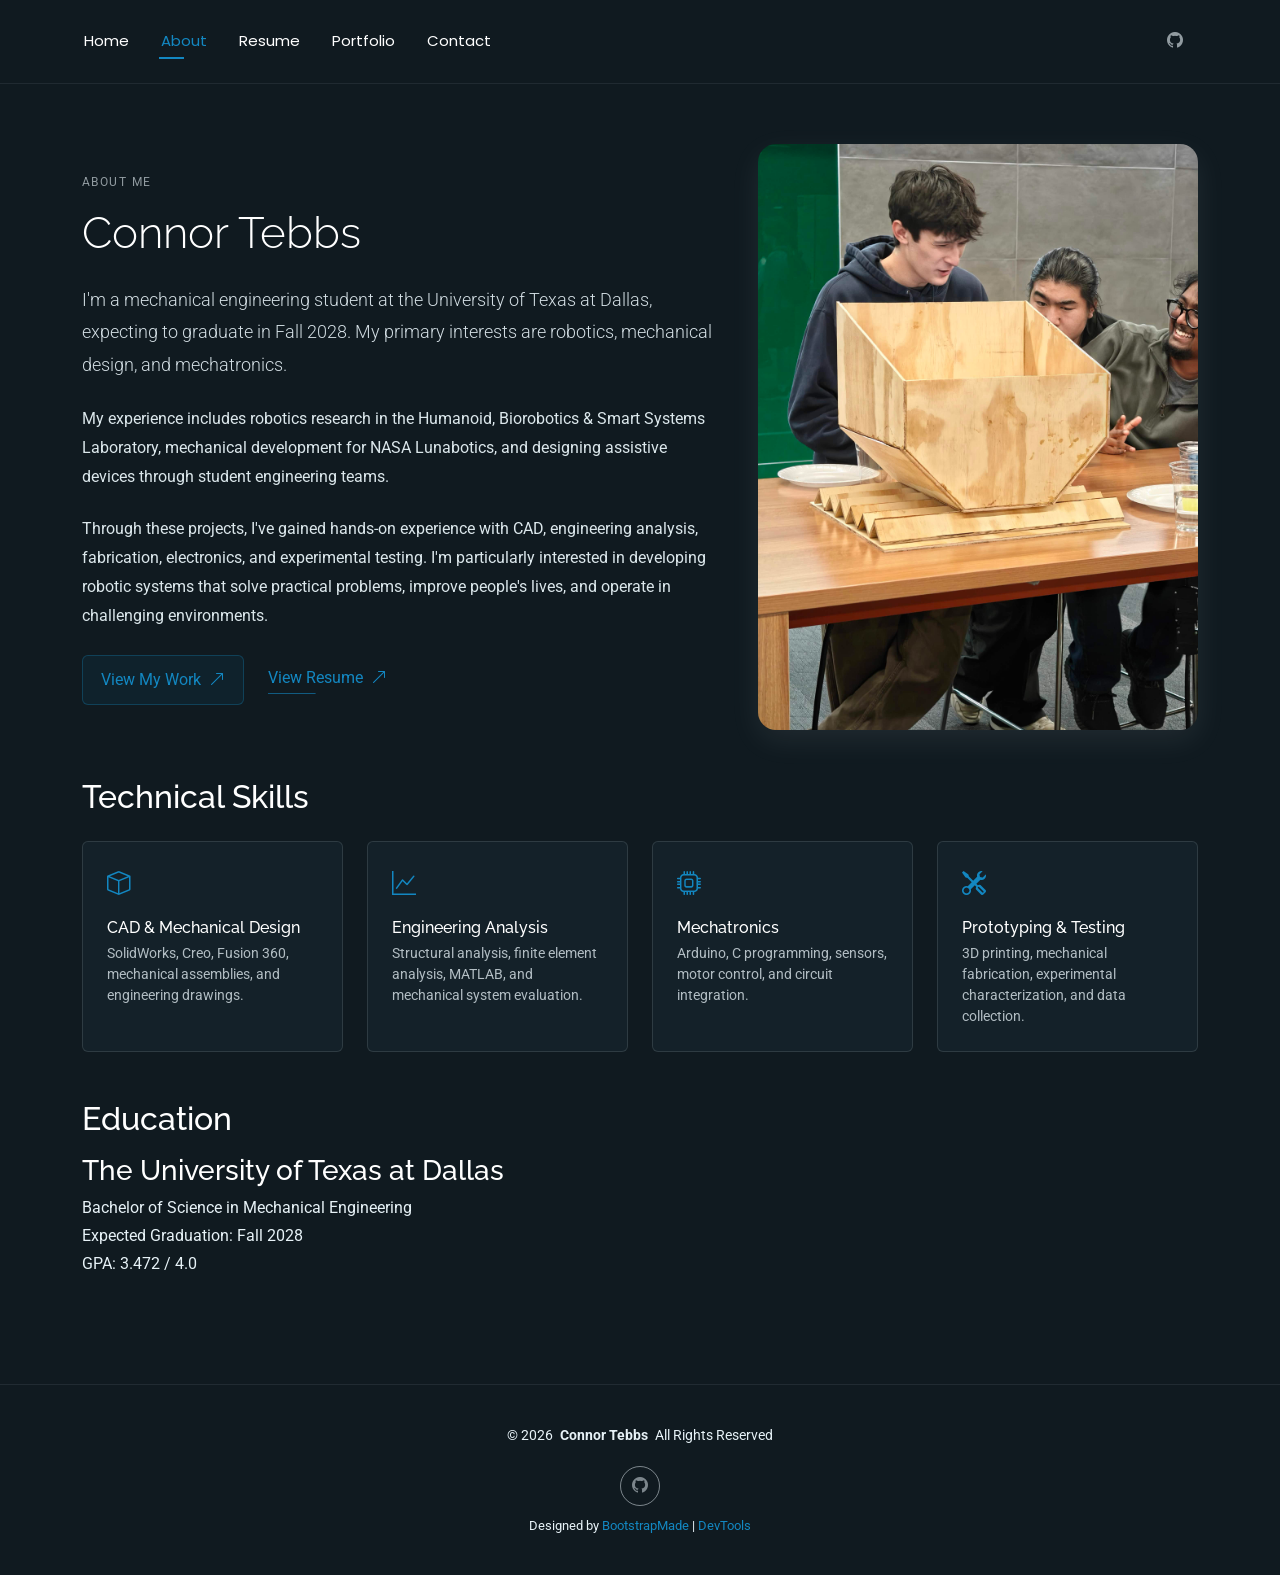
==== commit 78587368: "Update about.html" ====
--- a/about.html
+++ b/about.html
@@ -218,24 +218,28 @@
 
         </div>
 
-        <!-- Education -->
-        <div class="mb-5" data-aos="fade-up">
-
-          <h2 class="mb-3">Education</h2>
-
-          <h3 class="mb-2">
-            The University of Texas at Dallas
-          </h3>
-
-          <p class="mb-1">
-            Bachelor of Science in Mechanical Engineering
-          </p>
-
-          <p>
-            Expected Graduation: Fall 2028
-          </p>
-
-        </div>
+      <!-- Education -->
+<div class="mb-5" data-aos="fade-up">
+
+  <h2 class="mb-3">Education</h2>
+
+  <h3 class="mb-2">
+    The University of Texas at Dallas
+  </h3>
+
+  <p class="mb-1">
+    Bachelor of Science in Mechanical Engineering
+  </p>
+
+  <p class="mb-1">
+    Expected Graduation: Fall 2028
+  </p>
+
+  <p>
+    GPA: 3.472 / 4.0
+  </p>
+
+</div>
 
       </div>
 
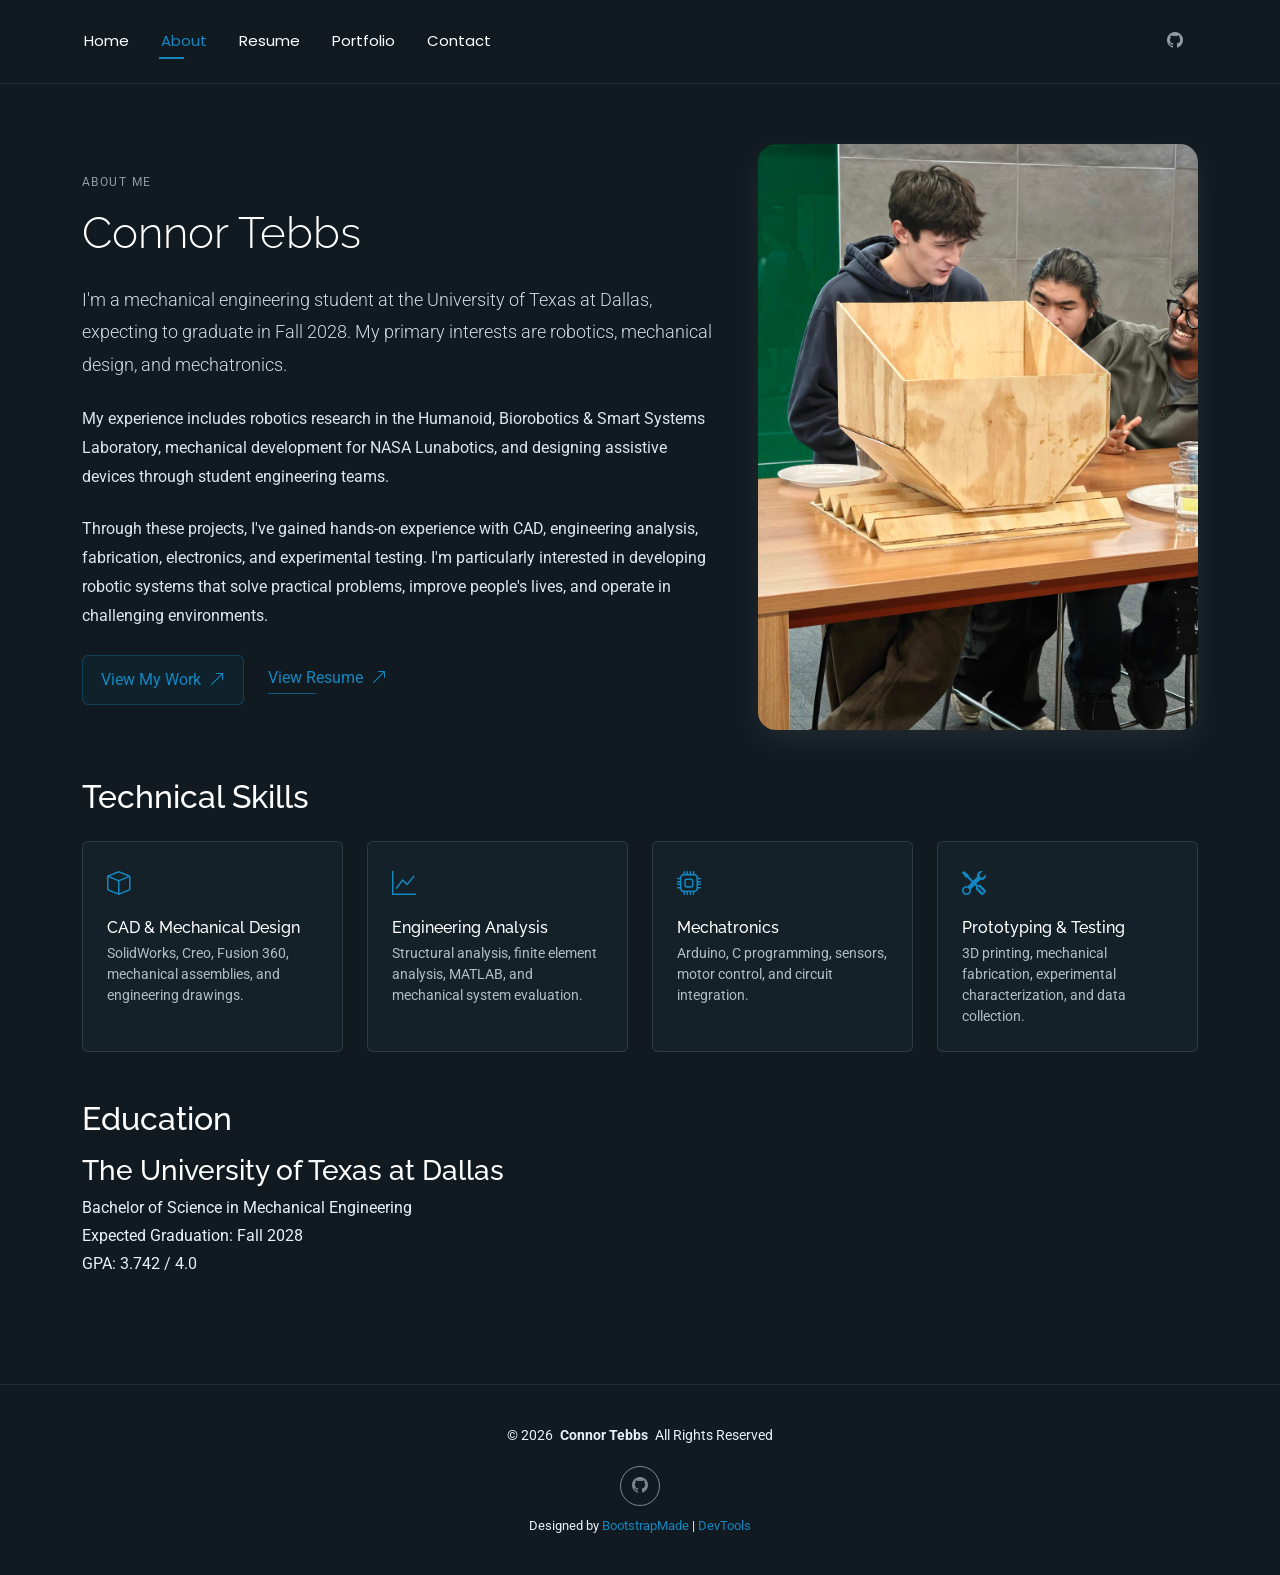
==== commit 4bdae981: "Update about.html" ====
--- a/about.html
+++ b/about.html
@@ -236,7 +236,7 @@
   </p>
 
   <p>
-    GPA: 3.472 / 4.0
+    GPA: 3.742 / 4.0
   </p>
 
 </div>
